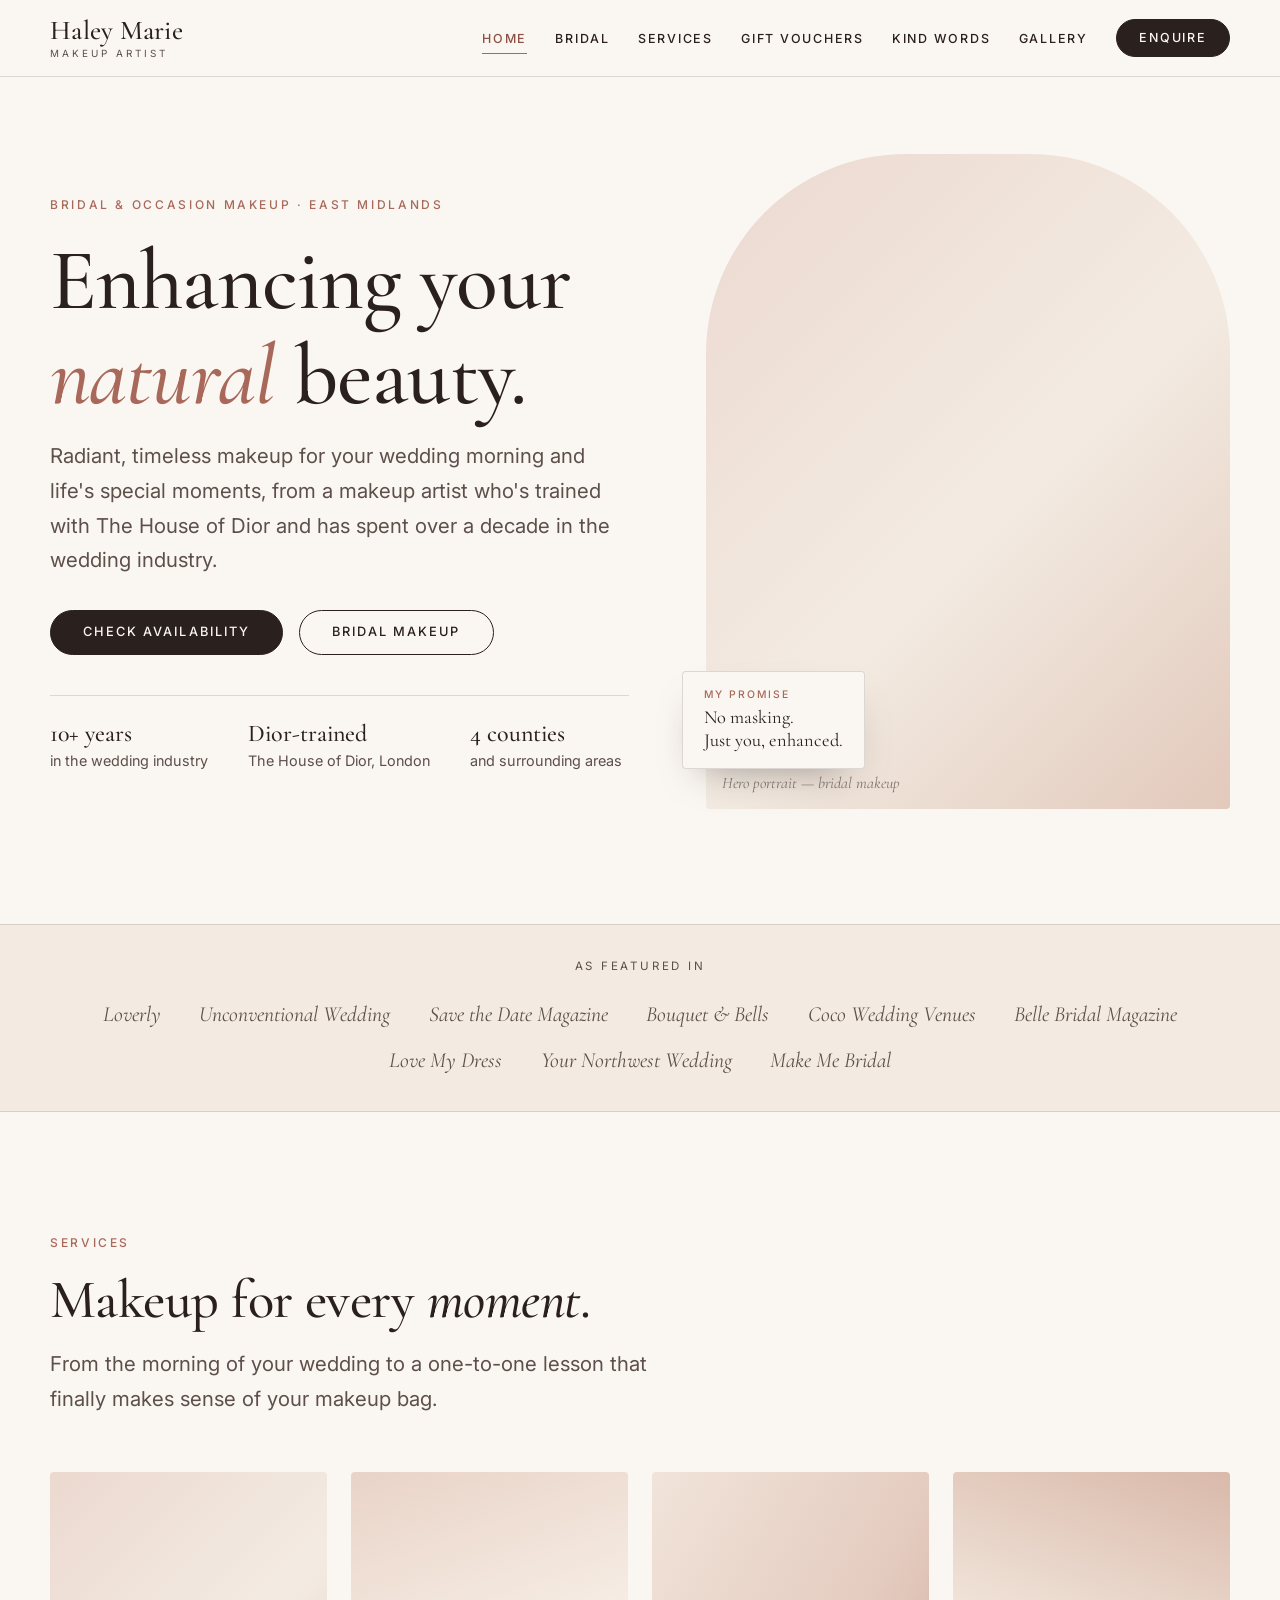
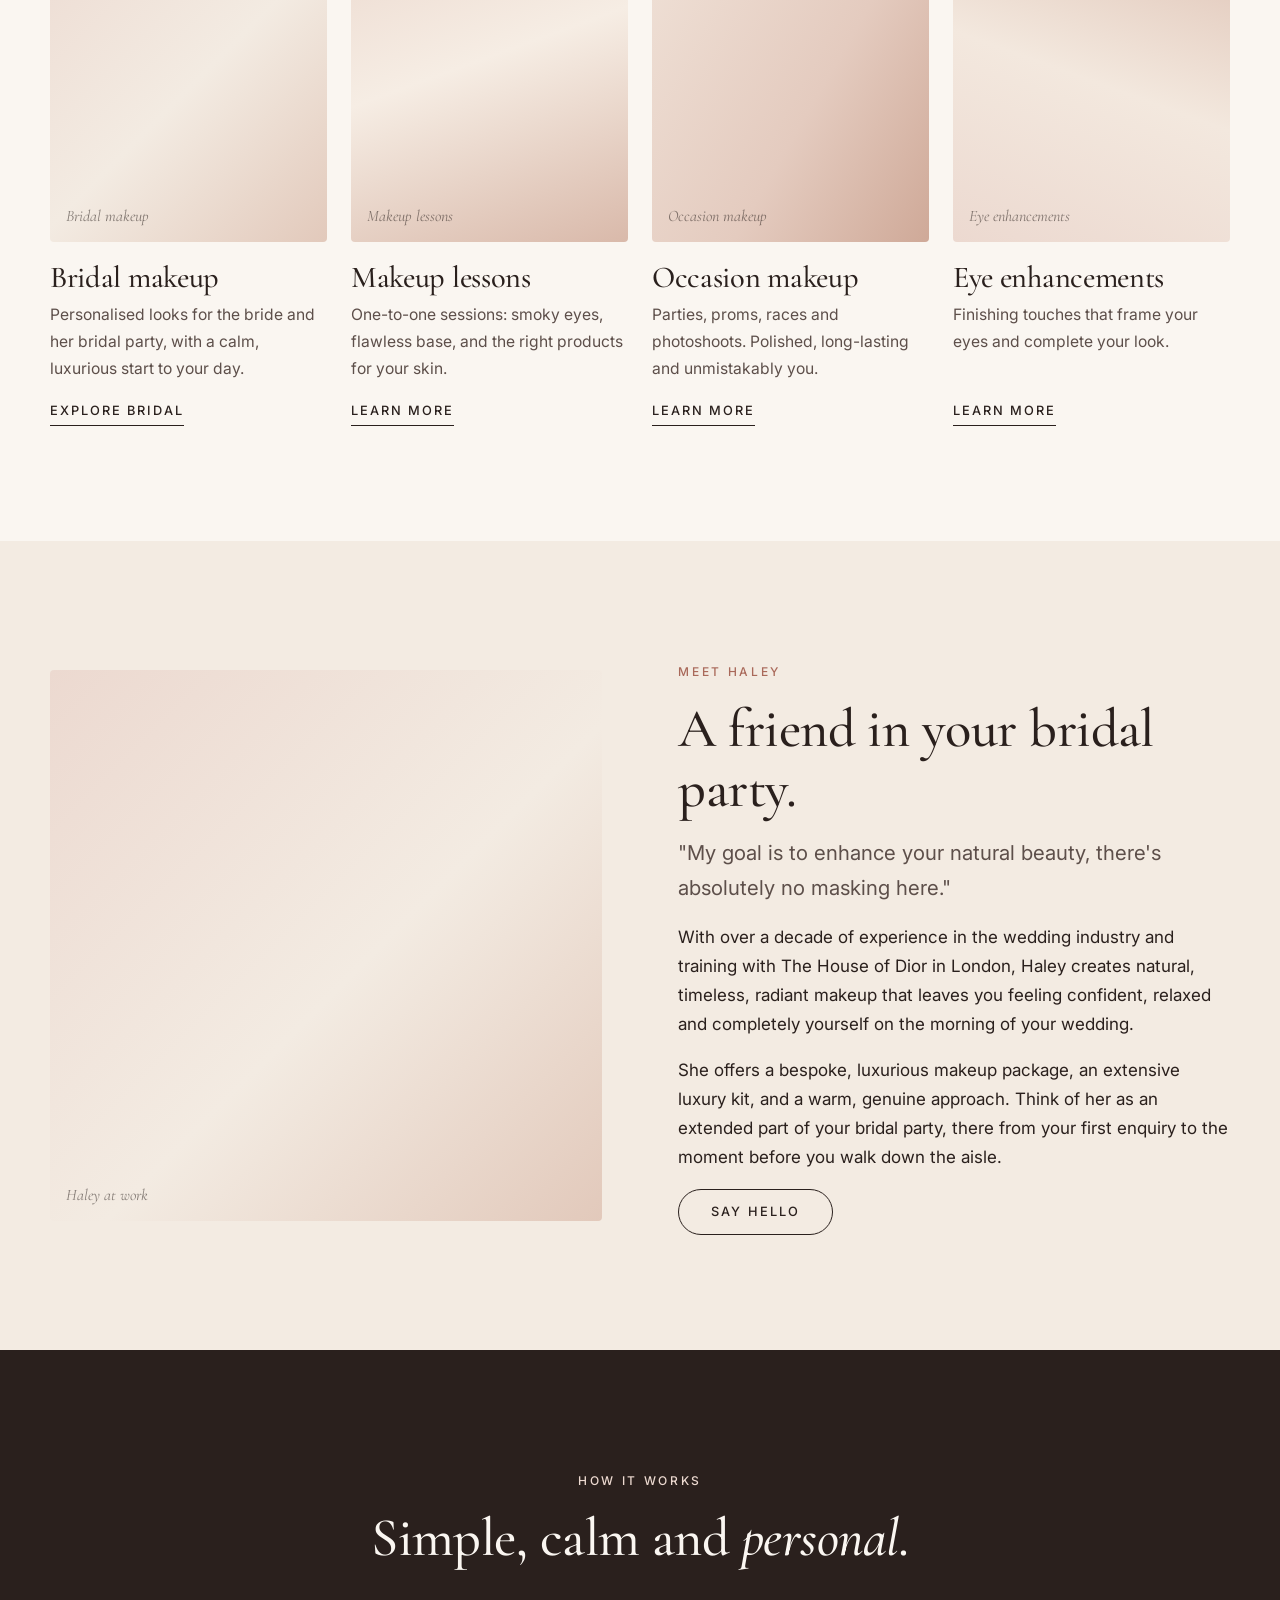
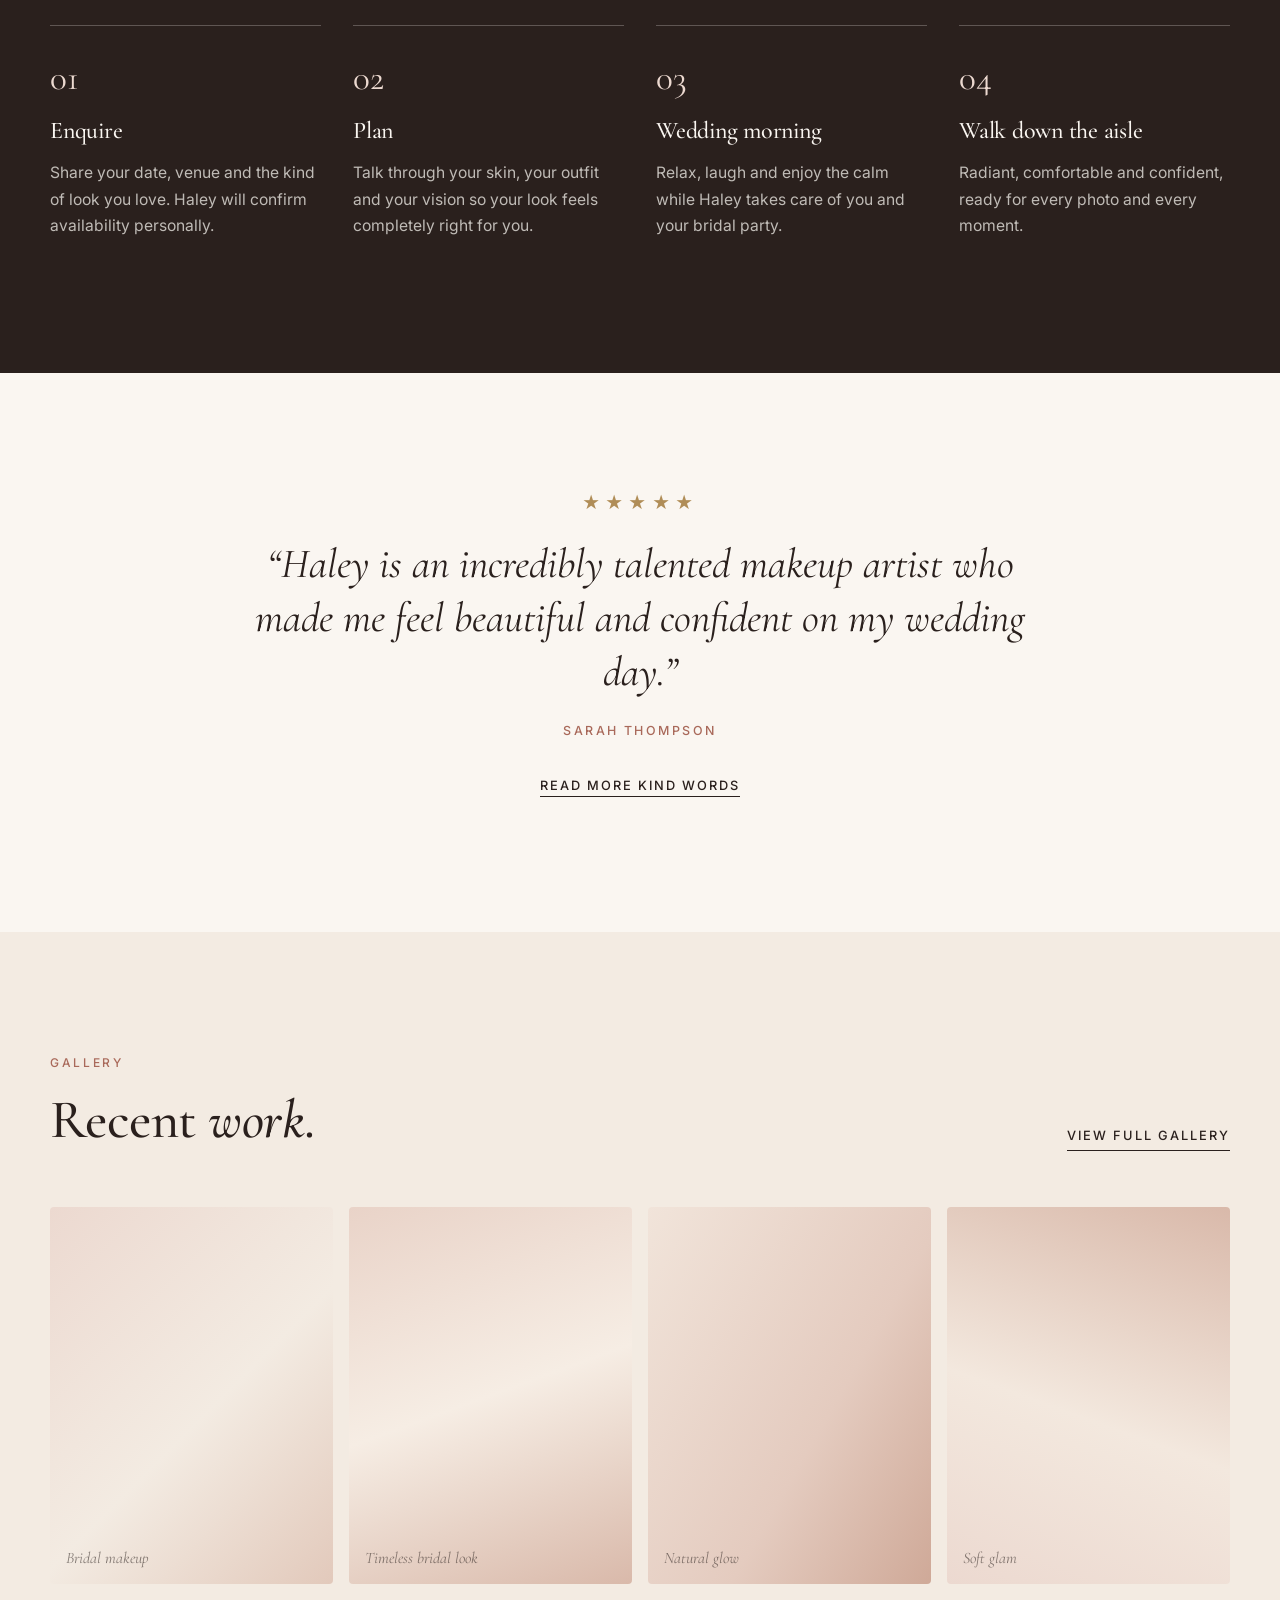
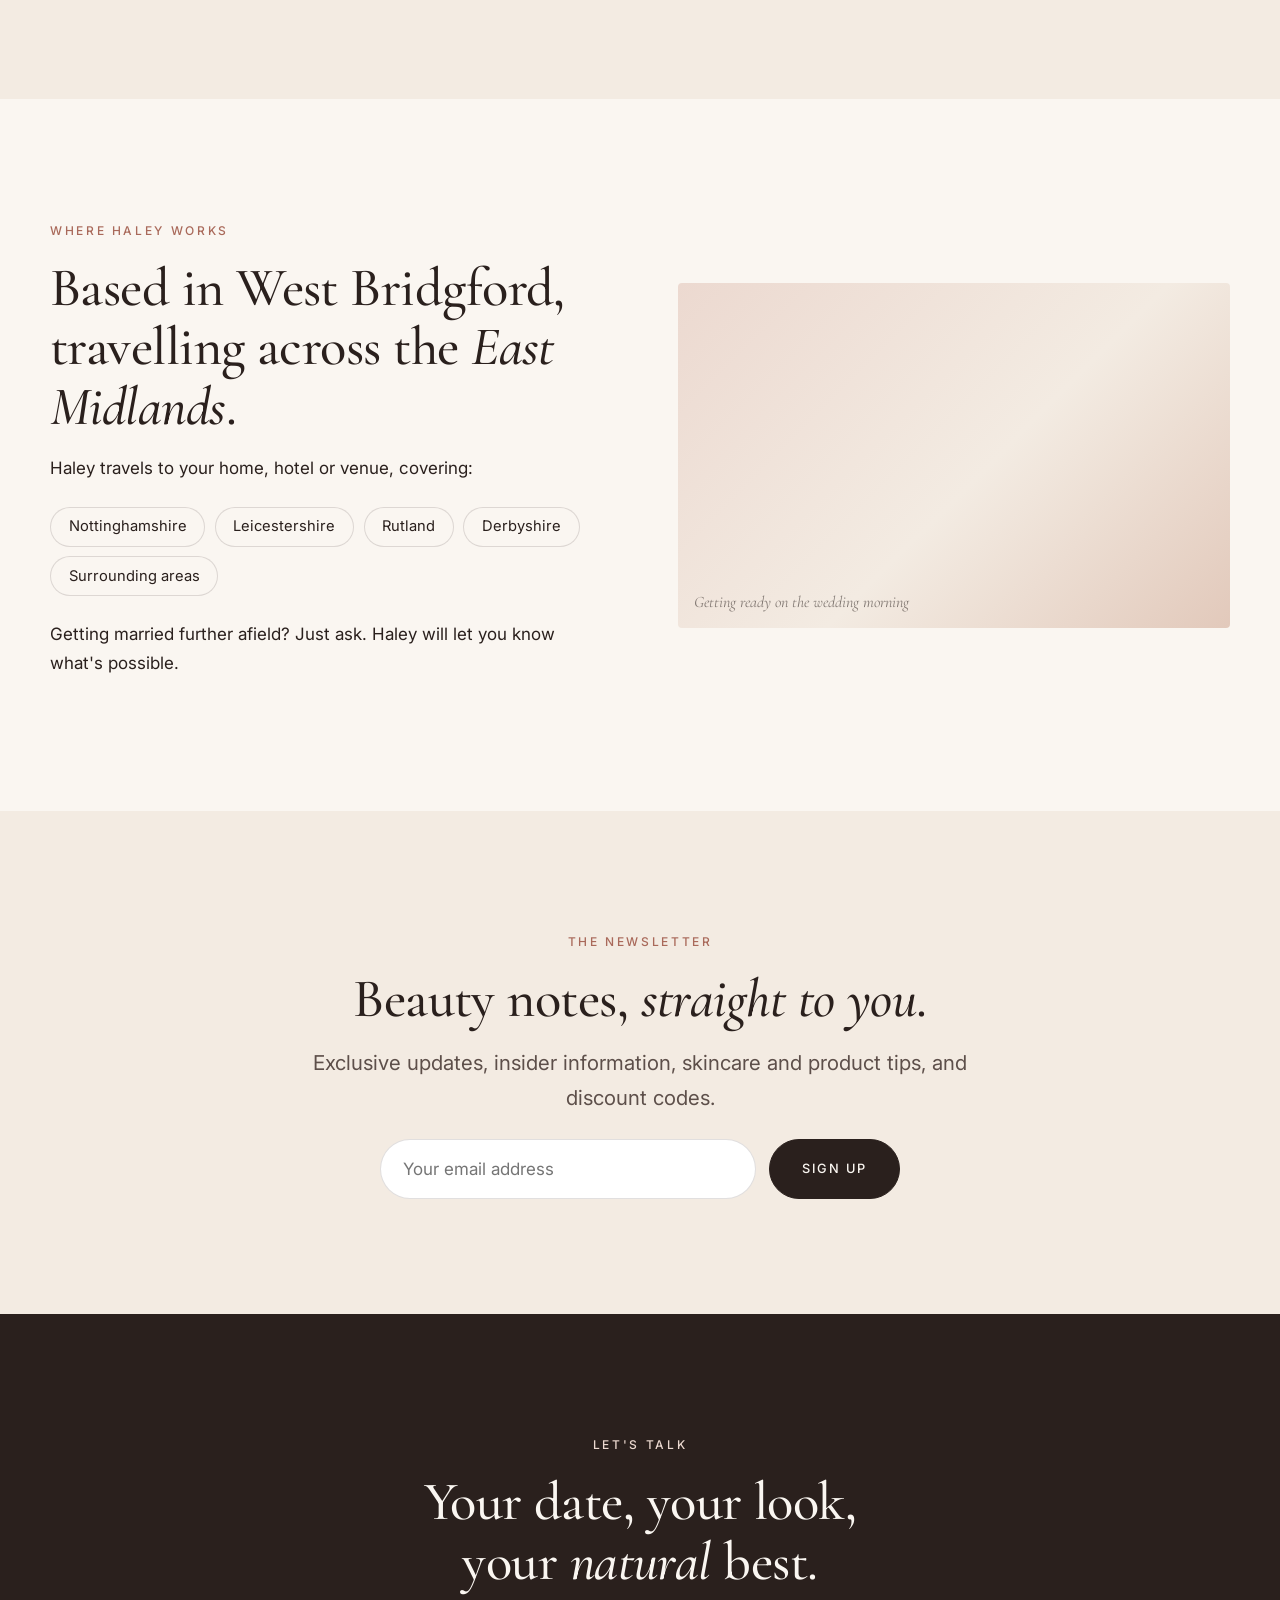
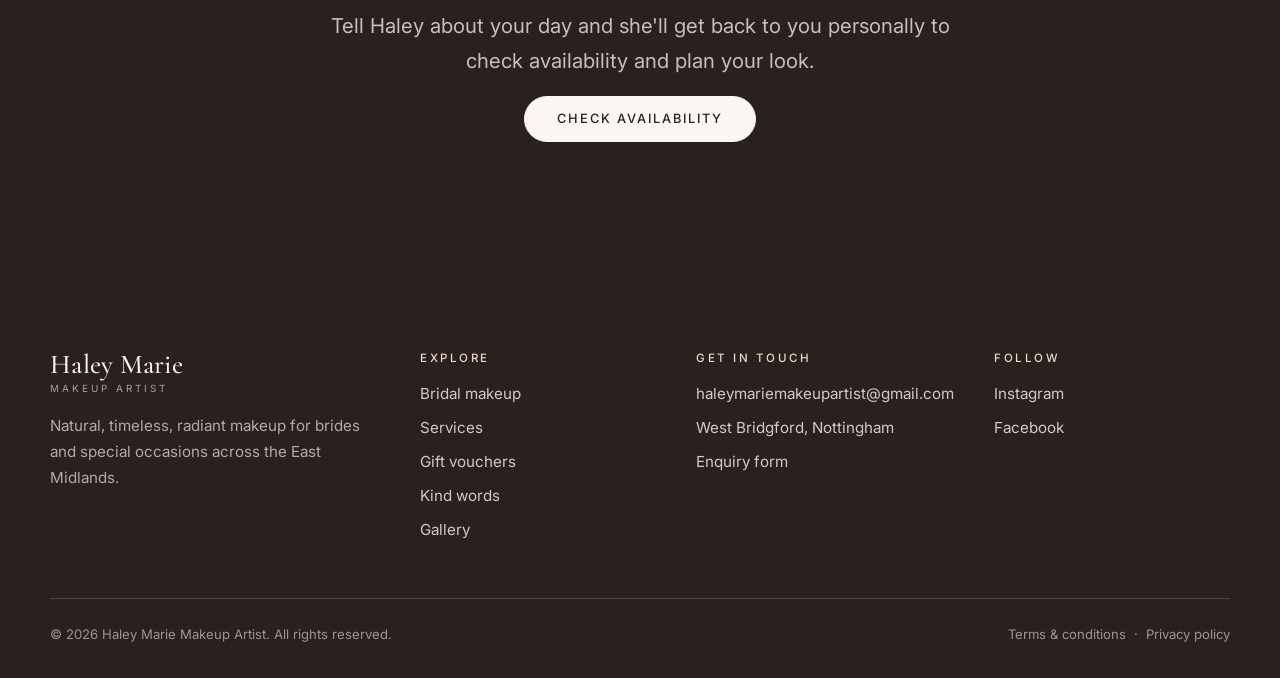
==== index.html @ 3c3bec64 "Add modern redesign of Haley Marie Makeup Artist website Static multi-page site: home, bridal, servi" ====
<!doctype html>
<html lang="en-GB" class="no-js">
<head>
<meta charset="utf-8">
<meta name="viewport" content="width=device-width, initial-scale=1">
<title>Haley Marie Makeup Artist | Bridal & Occasion Makeup, East Midlands</title>
<meta name="description" content="Natural, timeless bridal and occasion makeup, plus one-to-one makeup lessons, across Nottinghamshire, Leicestershire, Rutland and Derbyshire.">
<meta property="og:title" content="Haley Marie Makeup Artist | Bridal & Occasion Makeup, East Midlands">
<meta property="og:description" content="Natural, timeless bridal and occasion makeup, plus one-to-one makeup lessons, across Nottinghamshire, Leicestershire, Rutland and Derbyshire.">
<meta property="og:type" content="website">
<meta name="theme-color" content="#faf6f1">
<link rel="icon" href="images/favicon.svg" type="image/svg+xml">
<link rel="preconnect" href="https://fonts.googleapis.com">
<link rel="preconnect" href="https://fonts.gstatic.com" crossorigin>
<link href="https://fonts.googleapis.com/css2?family=Cormorant+Garamond:ital,wght@0,400;0,500;0,600;1,400;1,500&family=Inter:wght@400;500&display=swap" rel="stylesheet">
<link rel="stylesheet" href="css/styles.css">
<script>document.documentElement.classList.remove('no-js')</script>
</head>
<body>
<a class="skip-link" href="#main">Skip to content</a>
<header class="site-header">
  <div class="container header-inner">
    <a class="logo" href="index.html" aria-label="Haley Marie Makeup Artist — home">
      <span class="logo__name">Haley Marie</span>
      <span class="logo__sub">Makeup Artist</span>
    </a>
    <button class="nav-toggle" aria-expanded="false" aria-controls="site-nav" aria-label="Menu"><span></span></button>
    <nav class="nav" id="site-nav" aria-label="Main">
      <ul>
          <li><a href="index.html" aria-current="page">Home</a></li>
          <li><a href="bridal.html">Bridal</a></li>
          <li><a href="services.html">Services</a></li>
          <li><a href="gift-vouchers.html">Gift Vouchers</a></li>
          <li><a href="kind-words.html">Kind Words</a></li>
          <li><a href="gallery.html">Gallery</a></li>
          <li><a class="btn" href="contact.html">Enquire</a></li>
      </ul>
    </nav>
  </div>
</header>
<main id="main">

<section class="hero">
  <div class="container hero__grid">
    <div>
      <span class="eyebrow">Bridal &amp; occasion makeup · East Midlands</span>
      <h1>Enhancing your <em>natural</em> beauty.</h1>
      <p class="lead">Radiant, timeless makeup for your wedding morning and life's special moments, from a makeup artist who's trained with The House of Dior and has spent over a decade in the wedding industry.</p>
      <div class="hero__actions">
        <a class="btn" href="contact.html">Check availability</a>
        <a class="btn btn--ghost" href="bridal.html">Bridal makeup</a>
      </div>
      <div class="hero__meta">
        <div><strong>10+ years</strong>in the wedding industry</div>
        <div><strong>Dior-trained</strong>The House of Dior, London</div>
        <div><strong>4 counties</strong>and surrounding areas</div>
      </div>
    </div>
    <div class="hero__visual">
      <div class="photo " data-label="Hero portrait — bridal makeup" role="img" aria-label="Hero portrait — bridal makeup"></div>
      <div class="hero__badge"><small>My promise</small>No masking.<br>Just you, enhanced.</div>
    </div>
  </div>
</section>

<section class="press" aria-label="As featured in">
  <div class="container">
    <p class="press__label">As featured in</p>
    <ul class="press__list">
      <li>Loverly</li><li>Unconventional Wedding</li><li>Save the Date Magazine</li><li>Bouquet &amp; Bells</li>
      <li>Coco Wedding Venues</li><li>Belle Bridal Magazine</li><li>Love My Dress</li><li>Your Northwest Wedding</li><li>Make Me Bridal</li>
    </ul>
  </div>
</section>

<section class="section">
  <div class="container">
    <div class="section-head reveal">
      <span class="eyebrow">Services</span>
      <h2>Makeup for every <em>moment</em>.</h2>
      <p class="lead">From the morning of your wedding to a one-to-one lesson that finally makes sense of your makeup bag.</p>
    </div>
    <div class="cards">
      <a class="card reveal" href="bridal.html"><div class="photo photo--tall" data-label="Bridal makeup" role="img" aria-label="Bridal makeup"></div><h3>Bridal makeup</h3><p>Personalised looks for the bride and her bridal party, with a calm, luxurious start to your day.</p><span class="link-arrow">Explore bridal</span></a>
      <a class="card reveal" href="services.html#lessons"><div class="photo photo--tall photo--b" data-label="Makeup lessons" role="img" aria-label="Makeup lessons"></div><h3>Makeup lessons</h3><p>One-to-one sessions: smoky eyes, flawless base, and the right products for your skin.</p><span class="link-arrow">Learn more</span></a>
      <a class="card reveal" href="services.html#occasion"><div class="photo photo--tall photo--c" data-label="Occasion makeup" role="img" aria-label="Occasion makeup"></div><h3>Occasion makeup</h3><p>Parties, proms, races and photoshoots. Polished, long-lasting and unmistakably you.</p><span class="link-arrow">Learn more</span></a>
      <a class="card reveal" href="services.html#eyes"><div class="photo photo--tall photo--d" data-label="Eye enhancements" role="img" aria-label="Eye enhancements"></div><h3>Eye enhancements</h3><p>Finishing touches that frame your eyes and complete your look.</p><span class="link-arrow">Learn more</span></a>
    </div>
  </div>
</section>

<section class="section section--cream">
  <div class="container split">
    <div class="reveal"><div class="photo photo--square" data-label="Haley at work" role="img" aria-label="Haley at work"></div></div>
    <div class="reveal">
      <span class="eyebrow">Meet Haley</span>
      <h2>A friend in your bridal party.</h2>
      <p class="lead">"My goal is to enhance your natural beauty, there's absolutely no masking here."</p>
      <p>With over a decade of experience in the wedding industry and training with The House of Dior in London, Haley creates natural, timeless, radiant makeup that leaves you feeling confident, relaxed and completely yourself on the morning of your wedding.</p>
      <p>She offers a bespoke, luxurious makeup package, an extensive luxury kit, and a warm, genuine approach. Think of her as an extended part of your bridal party, there from your first enquiry to the moment before you walk down the aisle.</p>
      <a class="btn btn--ghost" href="contact.html">Say hello</a>
    </div>
  </div>
</section>

<section class="section section--dark">
  <div class="container">
    <div class="section-head center reveal">
      <span class="eyebrow">How it works</span>
      <h2>Simple, calm and <em>personal</em>.</h2>
    </div>
    <div class="steps">
      <div class="step reveal"><h3>Enquire</h3><p>Share your date, venue and the kind of look you love. Haley will confirm availability personally.</p></div>
      <div class="step reveal"><h3>Plan</h3><p>Talk through your skin, your outfit and your vision so your look feels completely right for you.</p></div>
      <div class="step reveal"><h3>Wedding morning</h3><p>Relax, laugh and enjoy the calm while Haley takes care of you and your bridal party.</p></div>
      <div class="step reveal"><h3>Walk down the aisle</h3><p>Radiant, comfortable and confident, ready for every photo and every moment.</p></div>
    </div>
  </div>
</section>

<section class="section">
  <div class="container quote reveal">
    <div class="stars" aria-label="Five stars">★★★★★</div>
    <blockquote>“Haley is an incredibly talented makeup artist who made me feel beautiful and confident on my wedding day.”</blockquote>
    <cite>Sarah Thompson</cite>
    <p style="margin-top:2rem"><a class="link-arrow" href="kind-words.html">Read more kind words</a></p>
  </div>
</section>

<section class="section section--cream">
  <div class="container">
    <div class="section-head reveal" style="display:flex;justify-content:space-between;align-items:end;gap:1rem;flex-wrap:wrap;max-width:none">
      <div><span class="eyebrow">Gallery</span><h2 style="margin:0">Recent <em>work</em>.</h2></div>
      <a class="link-arrow" href="gallery.html">View full gallery</a>
    </div>
    <div class="gallery-teaser reveal">
      <div class="photo photo--tall" data-label="Bridal makeup" role="img" aria-label="Bridal makeup"></div><div class="photo photo--tall photo--b" data-label="Timeless bridal look" role="img" aria-label="Timeless bridal look"></div><div class="photo photo--tall photo--c" data-label="Natural glow" role="img" aria-label="Natural glow"></div><div class="photo photo--tall photo--d" data-label="Soft glam" role="img" aria-label="Soft glam"></div>
    </div>
  </div>
</section>

<section class="section">
  <div class="container split">
    <div class="reveal">
      <span class="eyebrow">Where Haley works</span>
      <h2>Based in West Bridgford, travelling across the <em>East Midlands</em>.</h2>
      <p>Haley travels to your home, hotel or venue, covering:</p>
      <ul class="areas"><li>Nottinghamshire</li><li>Leicestershire</li><li>Rutland</li><li>Derbyshire</li><li>Surrounding areas</li></ul>
      <p>Getting married further afield? Just ask. Haley will let you know what's possible.</p>
    </div>
    <div class="reveal"><div class="photo photo--wide" data-label="Getting ready on the wedding morning" role="img" aria-label="Getting ready on the wedding morning"></div></div>
  </div>
</section>

<section class="section section--cream">
  <div class="container center reveal">
    <span class="eyebrow">The newsletter</span>
    <h2>Beauty notes, <em>straight to you</em>.</h2>
    <p class="lead" style="max-width:52ch;margin-inline:auto">Exclusive updates, insider information, skincare and product tips, and discount codes.</p>
    <form class="newsletter" data-mailto="haleymariemakeupartist@gmail.com" data-subject="Newsletter sign-up">
      <label for="nl-email" class="hp" style="position:absolute;left:-9999px">Email address</label>
      <input id="nl-email" type="email" name="Newsletter sign-up email" placeholder="Your email address" required autocomplete="email">
      <button class="btn" type="submit">Sign up</button>
    </form>
  </div>
</section>

<section class="section section--dark cta">
  <div class="container reveal">
    <span class="eyebrow">Let's talk</span>
    <h2>Your date, your look, your <em>natural</em> best.</h2>
    <p class="lead">Tell Haley about your day and she'll get back to you personally to check availability and plan your look.</p>
    <p><a class="btn btn--light" href="contact.html">Check availability</a></p>
  </div>
</section>

</main>
<footer class="site-footer">
  <div class="container">
    <div class="footer-grid">
      <div class="footer-brand">
        <a class="logo" href="index.html"><span class="logo__name">Haley Marie</span><span class="logo__sub">Makeup Artist</span></a>
        <p>Natural, timeless, radiant makeup for brides and special occasions across the East Midlands.</p>
      </div>
      <div>
        <h4>Explore</h4>
        <ul>
          <li><a href="bridal.html">Bridal makeup</a></li>
          <li><a href="services.html">Services</a></li>
          <li><a href="gift-vouchers.html">Gift vouchers</a></li>
          <li><a href="kind-words.html">Kind words</a></li>
          <li><a href="gallery.html">Gallery</a></li>
        </ul>
      </div>
      <div>
        <h4>Get in touch</h4>
        <ul>
          <li><a href="mailto:haleymariemakeupartist@gmail.com">haleymariemakeupartist@gmail.com</a></li>
          <li>West Bridgford, Nottingham</li>
          <li><a href="contact.html">Enquiry form</a></li>
        </ul>
      </div>
      <div>
        <h4>Follow</h4>
        <ul>
          <li><a href="https://www.instagram.com/haleymarie_mua" rel="noopener" target="_blank">Instagram</a></li>
          <li><a href="https://www.facebook.com/haleymariemua" rel="noopener" target="_blank">Facebook</a></li>
        </ul>
      </div>
    </div>
    <div class="footer-bottom">
      <span>&copy; 2026 Haley Marie Makeup Artist. All rights reserved.</span>
      <span><a href="terms.html">Terms &amp; conditions</a> &nbsp;·&nbsp; <a href="privacy.html">Privacy policy</a></span>
    </div>
  </div>
</footer>
<script src="js/main.js"></script>
</body>
</html>
---- css/styles.css ----
/* Haley Marie Makeup Artist — modern redesign */

:root {
  --ivory: #faf6f1;
  --cream: #f3ebe2;
  --blush: #ecd9d0;
  --rose: #a9695a;
  --rose-dark: #8c5144;
  --ink: #2a201d;
  --ink-soft: #5d4f4a;
  --gold: #b08d57;
  --line: rgba(42, 32, 29, 0.14);
  --serif: "Cormorant Garamond", "Georgia", serif;
  --sans: "Inter", system-ui, -apple-system, "Segoe UI", sans-serif;
  --radius: 4px;
  --max: 1180px;
  --gutter: clamp(1.25rem, 4vw, 2.5rem);
  --section: clamp(4rem, 9vw, 7.5rem);
}

*, *::before, *::after { box-sizing: border-box; }
html { scroll-behavior: smooth; -webkit-text-size-adjust: 100%; }
body {
  margin: 0;
  background: var(--ivory);
  color: var(--ink);
  font-family: var(--sans);
  font-size: 1.0625rem;
  line-height: 1.7;
  -webkit-font-smoothing: antialiased;
}
img, svg { max-width: 100%; display: block; }
a { color: inherit; }
:focus-visible { outline: 2px solid var(--rose); outline-offset: 3px; }

.skip-link {
  position: absolute; left: 1rem; top: -4rem; z-index: 100;
  background: var(--ink); color: #fff; padding: .6rem 1rem; border-radius: var(--radius);
}
.skip-link:focus { top: 1rem; }

.container { width: min(100% - 2 * var(--gutter), var(--max)); margin-inline: auto; }
.narrow { width: min(100% - 2 * var(--gutter), 760px); margin-inline: auto; }

h1, h2, h3, h4 {
  font-family: var(--serif);
  font-weight: 500;
  line-height: 1.1;
  letter-spacing: -0.01em;
  margin: 0 0 1rem;
}
h1 { font-size: clamp(2.8rem, 7vw, 5.4rem); }
h2 { font-size: clamp(2.1rem, 4.4vw, 3.4rem); }
h3 { font-size: clamp(1.5rem, 2.4vw, 1.9rem); }
p { margin: 0 0 1.1rem; }
em { font-style: italic; }
.lead { font-size: clamp(1.1rem, 1.6vw, 1.3rem); color: var(--ink-soft); }
.eyebrow {
  display: inline-block;
  font-size: .75rem; font-weight: 500;
  letter-spacing: .22em; text-transform: uppercase;
  color: var(--rose); margin-bottom: 1.1rem;
}
.center { text-align: center; }

/* Buttons */
.btn {
  display: inline-flex; align-items: center; justify-content: center; gap: .6rem;
  padding: .95rem 2rem;
  font: 500 .8rem/1 var(--sans);
  letter-spacing: .16em; text-transform: uppercase; text-decoration: none;
  border: 1px solid var(--ink); border-radius: 999px;
  background: var(--ink); color: var(--ivory);
  cursor: pointer; transition: background .25s, color .25s, border-color .25s, transform .25s;
}
.btn:hover { background: var(--rose-dark); border-color: var(--rose-dark); transform: translateY(-1px); }
.btn--ghost { background: transparent; color: var(--ink); }
.btn--ghost:hover { background: var(--ink); color: var(--ivory); border-color: var(--ink); }
.btn--light { background: var(--ivory); color: var(--ink); border-color: var(--ivory); }
.btn--light:hover { background: transparent; color: var(--ivory); border-color: var(--ivory); }
.link-arrow {
  font-size: .8rem; letter-spacing: .16em; text-transform: uppercase; font-weight: 500;
  text-decoration: none; border-bottom: 1px solid currentColor; padding-bottom: .2rem;
}
.link-arrow:hover { color: var(--rose); }

/* Header */
.site-header {
  position: sticky; top: 0; z-index: 50;
  background: color-mix(in srgb, var(--ivory) 92%, transparent);
  backdrop-filter: blur(10px);
  border-bottom: 1px solid var(--line);
}
.header-inner { display: flex; align-items: center; justify-content: space-between; min-height: 76px; gap: 1.5rem; }
.logo { text-decoration: none; line-height: 1; }
.logo__name { display: block; font-family: var(--serif); font-size: 1.7rem; font-weight: 500; letter-spacing: .01em; }
.logo__sub { display: block; font-size: .62rem; letter-spacing: .3em; text-transform: uppercase; color: var(--ink-soft); margin-top: .35rem; }

.nav ul { display: flex; align-items: center; gap: clamp(1rem, 2.2vw, 2.1rem); list-style: none; margin: 0; padding: 0; }
.nav a {
  text-decoration: none; font-size: .78rem; letter-spacing: .14em; text-transform: uppercase; font-weight: 500;
  padding: .4rem 0; border-bottom: 1px solid transparent; transition: border-color .2s, color .2s;
}
.nav a:hover, .nav a[aria-current="page"] { border-color: var(--rose); color: var(--rose-dark); }
.nav .btn { padding: .75rem 1.4rem; color: var(--ivory); border-bottom: 1px solid var(--ink); }
.nav .btn:hover { color: var(--ivory); border-color: var(--rose-dark); }

.nav-toggle { display: none; background: none; border: 0; padding: .6rem; cursor: pointer; color: var(--ink); }
.nav-toggle span, .nav-toggle span::before, .nav-toggle span::after {
  display: block; width: 24px; height: 1.5px; background: currentColor; position: relative; transition: transform .25s, background .25s;
}
.nav-toggle span::before, .nav-toggle span::after { content: ""; position: absolute; left: 0; }
.nav-toggle span::before { top: -7px; }
.nav-toggle span::after { top: 7px; }
.nav-toggle[aria-expanded="true"] span { background: transparent; }
.nav-toggle[aria-expanded="true"] span::before { transform: translateY(7px) rotate(45deg); }
.nav-toggle[aria-expanded="true"] span::after { transform: translateY(-7px) rotate(-45deg); }

@media (max-width: 940px) {
  .nav-toggle { display: block; }
  .nav {
    position: absolute; inset: 100% 0 auto 0;
    background: var(--ivory); border-bottom: 1px solid var(--line);
    padding: 1rem var(--gutter) 2rem;
    display: none;
  }
  .nav.is-open { display: block; }
  .nav ul { flex-direction: column; align-items: flex-start; gap: .4rem; }
  .nav li { width: 100%; }
  .nav a { display: block; padding: .8rem 0; font-size: .85rem; }
  .nav .btn { display: inline-flex; margin-top: .8rem; }
}

/* Photo placeholders — swap for real images (see README) */
.photo {
  position: relative; overflow: hidden; border-radius: var(--radius);
  background: linear-gradient(135deg, var(--blush), var(--cream) 55%, #e2c9bb);
  aspect-ratio: 4 / 5;
}
.photo img { width: 100%; height: 100%; object-fit: cover; }
.photo--wide { aspect-ratio: 16 / 10; }
.photo--square { aspect-ratio: 1; }
.photo--tall { aspect-ratio: 3 / 4; }
.photo--b { background: linear-gradient(160deg, #e9d3c8, #f6ede4 50%, #d9b9aa); }
.photo--c { background: linear-gradient(120deg, #f1e4da, #e4cbbf 60%, #cfa998); }
.photo--d { background: linear-gradient(200deg, #d9b9aa, #f3e8de 55%, #ecd9d0); }
.photo:not(:has(img))::after {
  content: attr(data-label);
  position: absolute; inset: auto 1rem 1rem 1rem;
  font: italic 1rem var(--serif); color: rgba(42, 32, 29, .55);
}

/* Hero */
.hero { padding-block: clamp(2.5rem, 6vw, 5rem) var(--section); }
.hero__grid { display: grid; grid-template-columns: 1.05fr .95fr; gap: clamp(2rem, 6vw, 5rem); align-items: center; }
.hero h1 em { color: var(--rose); }
.hero__actions { display: flex; flex-wrap: wrap; gap: 1rem; margin-top: 2rem; }
.hero__meta { margin-top: 2.5rem; padding-top: 1.5rem; border-top: 1px solid var(--line); display: flex; flex-wrap: wrap; gap: 1rem 2.5rem; font-size: .9rem; color: var(--ink-soft); }
.hero__meta strong { display: block; font-family: var(--serif); font-size: 1.5rem; font-weight: 500; color: var(--ink); line-height: 1.2; }
.hero__visual { position: relative; }
.hero__visual .photo { aspect-ratio: 4 / 5; border-radius: 200px 200px var(--radius) var(--radius); }
.hero__badge {
  position: absolute; left: -1.5rem; bottom: 2.5rem;
  background: var(--ivory); border: 1px solid var(--line); border-radius: var(--radius);
  padding: 1rem 1.3rem; box-shadow: 0 18px 40px -22px rgba(42, 32, 29, .5);
  font-family: var(--serif); font-size: 1.15rem; line-height: 1.25;
}
.hero__badge small { display: block; font: 500 .65rem var(--sans); letter-spacing: .2em; text-transform: uppercase; color: var(--rose); margin-bottom: .3rem; }
@media (max-width: 860px) {
  .hero__grid { grid-template-columns: 1fr; }
  .hero__visual { order: -1; max-width: 460px; }
  .hero__badge { left: .75rem; }
}

/* Press strip */
.press { border-block: 1px solid var(--line); padding-block: 2rem; background: var(--cream); }
.press__label { text-align: center; font-size: .72rem; letter-spacing: .24em; text-transform: uppercase; color: var(--ink-soft); margin-bottom: 1.2rem; }
.press__list { list-style: none; margin: 0; padding: 0; display: flex; flex-wrap: wrap; justify-content: center; gap: .6rem 2.4rem; font-family: var(--serif); font-size: 1.35rem; font-style: italic; color: var(--ink-soft); }

/* Sections */
.section { padding-block: var(--section); }
.section--cream { background: var(--cream); }
.section--dark { background: var(--ink); color: var(--ivory); }
.section--dark .eyebrow { color: var(--blush); }
.section--dark .lead { color: rgba(250, 246, 241, .75); }
.section-head { max-width: 640px; margin-bottom: clamp(2rem, 5vw, 3.5rem); }
.section-head.center { margin-inline: auto; }

.split { display: grid; grid-template-columns: 1fr 1fr; gap: clamp(2rem, 6vw, 5.5rem); align-items: center; }
.split--reverse > :first-child { order: 2; }
@media (max-width: 820px) { .split { grid-template-columns: 1fr; } .split--reverse > :first-child { order: 0; } }

/* Services cards */
.cards { display: grid; grid-template-columns: repeat(4, 1fr); gap: 1.5rem; }
.card { display: flex; flex-direction: column; text-decoration: none; }
.card .photo { margin-bottom: 1.2rem; transition: transform .5s; }
.card:hover .photo { transform: scale(1.015); }
.card h3 { margin-bottom: .5rem; }
.card p { color: var(--ink-soft); font-size: .98rem; flex: 1; }
.card .link-arrow { align-self: flex-start; }
@media (max-width: 1000px) { .cards { grid-template-columns: repeat(2, 1fr); } }
@media (max-width: 560px) { .cards { grid-template-columns: 1fr; } }

/* Ticks */
.ticks { list-style: none; padding: 0; margin: 1.5rem 0 2rem; }
.ticks li { position: relative; padding-left: 1.9rem; margin-bottom: .7rem; }
.ticks li::before {
  content: ""; position: absolute; left: 0; top: .6em; width: 1rem; height: 1px; background: var(--rose);
}

/* Process */
.steps { display: grid; grid-template-columns: repeat(4, 1fr); gap: 2rem; counter-reset: step; }
.step { counter-increment: step; border-top: 1px solid rgba(250, 246, 241, .25); padding-top: 1.4rem; }
.step::before { content: "0" counter(step); display: block; font-family: var(--serif); font-size: 2.2rem; color: var(--blush); margin-bottom: .6rem; }
.step h3 { font-size: 1.5rem; }
.step p { color: rgba(250, 246, 241, .72); font-size: .98rem; }
@media (max-width: 960px) { .steps { grid-template-columns: repeat(2, 1fr); } }
@media (max-width: 560px) { .steps { grid-template-columns: 1fr; } }

/* Quote */
.quote { text-align: center; max-width: 820px; margin-inline: auto; }
.quote blockquote { margin: 0; font-family: var(--serif); font-size: clamp(1.7rem, 3.6vw, 2.6rem); line-height: 1.3; font-style: italic; }
.quote cite { display: block; margin-top: 1.5rem; font: 500 .78rem var(--sans); letter-spacing: .2em; text-transform: uppercase; font-style: normal; color: var(--rose); }
.stars { color: var(--gold); letter-spacing: .3em; margin-bottom: 1.2rem; font-size: 1.1rem; }

.testimonials { display: grid; grid-template-columns: repeat(auto-fit, minmax(300px, 1fr)); gap: 1.5rem; }
.testimonial { background: var(--ivory); border: 1px solid var(--line); padding: 2rem; border-radius: var(--radius); }
.testimonial blockquote { margin: 0 0 1.2rem; font-family: var(--serif); font-size: 1.45rem; line-height: 1.4; }
.testimonial cite { font: 500 .75rem var(--sans); letter-spacing: .18em; text-transform: uppercase; font-style: normal; color: var(--rose); }

/* Gallery */
.gallery { columns: 3; column-gap: 1rem; }
.gallery .photo { margin-bottom: 1rem; break-inside: avoid; }
@media (max-width: 800px) { .gallery { columns: 2; } }
@media (max-width: 480px) { .gallery { columns: 1; } }
.gallery-teaser { display: grid; grid-template-columns: repeat(4, 1fr); gap: 1rem; }
@media (max-width: 700px) { .gallery-teaser { grid-template-columns: repeat(2, 1fr); } }

/* Areas */
.areas { display: flex; flex-wrap: wrap; gap: .6rem; list-style: none; padding: 0; margin: 1.5rem 0; }
.areas li { border: 1px solid var(--line); border-radius: 999px; padding: .4rem 1.1rem; font-size: .92rem; background: var(--ivory); }

/* Page hero */
.page-hero { padding-block: clamp(3rem, 8vw, 6rem) clamp(2rem, 5vw, 3.5rem); text-align: center; background: linear-gradient(var(--cream), var(--ivory)); }
.page-hero h1 { font-size: clamp(2.6rem, 6vw, 4.6rem); }
.page-hero .lead { max-width: 620px; margin-inline: auto; }

/* Service rows */
.service-row { padding-block: clamp(2.5rem, 6vw, 4.5rem); border-top: 1px solid var(--line); }
.service-row:first-of-type { border-top: 0; }

/* FAQ */
.faq details { border-bottom: 1px solid var(--line); }
.faq summary {
  cursor: pointer; list-style: none; padding: 1.4rem 2.5rem 1.4rem 0; position: relative;
  font-family: var(--serif); font-size: 1.45rem; line-height: 1.25;
}
.faq summary::-webkit-details-marker { display: none; }
.faq summary::after { content: "+"; position: absolute; right: 0; top: 1.1rem; font: 300 1.8rem var(--sans); color: var(--rose); transition: transform .25s; }
.faq details[open] summary::after { transform: rotate(45deg); }
.faq details p { color: var(--ink-soft); padding-bottom: 1.4rem; margin: 0; max-width: 62ch; }

/* Voucher */
.voucher {
  background: var(--ink); color: var(--ivory); padding: clamp(2rem, 5vw, 3.5rem); border-radius: var(--radius);
  position: relative; overflow: hidden; text-align: center;
}
.voucher::before { content: ""; position: absolute; inset: .8rem; border: 1px solid rgba(250, 246, 241, .3); border-radius: 2px; pointer-events: none; }
.voucher h3 { font-size: clamp(2rem, 4vw, 3rem); }
.voucher p { color: rgba(250, 246, 241, .75); max-width: 44ch; margin-inline: auto; }

/* Forms */
.form { display: grid; gap: 1.2rem; }
.form .row { display: grid; grid-template-columns: 1fr 1fr; gap: 1.2rem; }
@media (max-width: 600px) { .form .row { grid-template-columns: 1fr; } }
label { display: block; font-size: .72rem; letter-spacing: .18em; text-transform: uppercase; font-weight: 500; margin-bottom: .45rem; }
input, select, textarea {
  width: 100%; font: inherit; color: var(--ink);
  padding: .9rem 1rem; background: #fff; border: 1px solid var(--line); border-radius: var(--radius);
}
input:focus, select:focus, textarea:focus { border-color: var(--rose); outline: none; box-shadow: 0 0 0 3px rgba(169, 105, 90, .18); }
textarea { min-height: 150px; resize: vertical; }
.form-note { font-size: .85rem; color: var(--ink-soft); }
.hp { position: absolute; left: -9999px; }

.contact-grid { display: grid; grid-template-columns: .8fr 1.2fr; gap: clamp(2rem, 6vw, 5rem); }
@media (max-width: 820px) { .contact-grid { grid-template-columns: 1fr; } }
.contact-list { list-style: none; padding: 0; margin: 1.5rem 0; }
.contact-list li { padding-block: 1rem; border-top: 1px solid var(--line); }
.contact-list li:last-child { border-bottom: 1px solid var(--line); }
.contact-list small { display: block; font-size: .7rem; letter-spacing: .2em; text-transform: uppercase; color: var(--rose); margin-bottom: .2rem; }

/* CTA band */
.cta { text-align: center; }
.cta h2 { max-width: 20ch; text-wrap: balance; margin-inline: auto; }
.cta .lead { max-width: 52ch; margin-inline: auto; }

/* Newsletter */
.newsletter { display: flex; gap: .8rem; max-width: 520px; margin: 1.5rem auto 0; }
.newsletter input { flex: 1; border-radius: 999px; padding-inline: 1.4rem; }
@media (max-width: 520px) { .newsletter { flex-direction: column; } }

/* Prose (legal) */
.prose h2 { font-size: 1.9rem; margin-top: 2.5rem; }
.prose ul { padding-left: 1.2rem; }
.prose li { margin-bottom: .4rem; }

/* Footer */
.site-footer { background: var(--ink); color: rgba(250, 246, 241, .8); padding-block: clamp(3rem, 6vw, 5rem) 2rem; font-size: .95rem; }
.footer-grid { display: grid; grid-template-columns: 1.4fr 1fr 1fr 1fr; gap: 2.5rem; }
@media (max-width: 860px) { .footer-grid { grid-template-columns: 1fr 1fr; } }
@media (max-width: 520px) { .footer-grid { grid-template-columns: 1fr; } }
.site-footer h4 { font: 500 .72rem var(--sans); letter-spacing: .22em; text-transform: uppercase; color: var(--blush); margin-bottom: 1rem; }
.site-footer ul { list-style: none; margin: 0; padding: 0; }
.site-footer li { margin-bottom: .5rem; }
.site-footer a { text-decoration: none; }
.site-footer a:hover { color: var(--blush); }
.footer-brand .logo__name { color: var(--ivory); }
.footer-brand .logo__sub { color: rgba(250, 246, 241, .6); }
.footer-brand p { margin-top: 1.2rem; max-width: 34ch; color: rgba(250, 246, 241, .65); }
.footer-bottom { margin-top: 3rem; padding-top: 1.5rem; border-top: 1px solid rgba(250, 246, 241, .15); display: flex; flex-wrap: wrap; justify-content: space-between; gap: .8rem; font-size: .82rem; color: rgba(250, 246, 241, .55); }

/* Reveal */
.reveal { opacity: 0; transform: translateY(18px); transition: opacity .8s ease, transform .8s ease; }
.reveal.is-visible { opacity: 1; transform: none; }
@media (prefers-reduced-motion: reduce) {
  html { scroll-behavior: auto; }
  .reveal { opacity: 1; transform: none; transition: none; }
  * { transition-duration: .01ms !important; }
}
.no-js .reveal { opacity: 1; transform: none; }
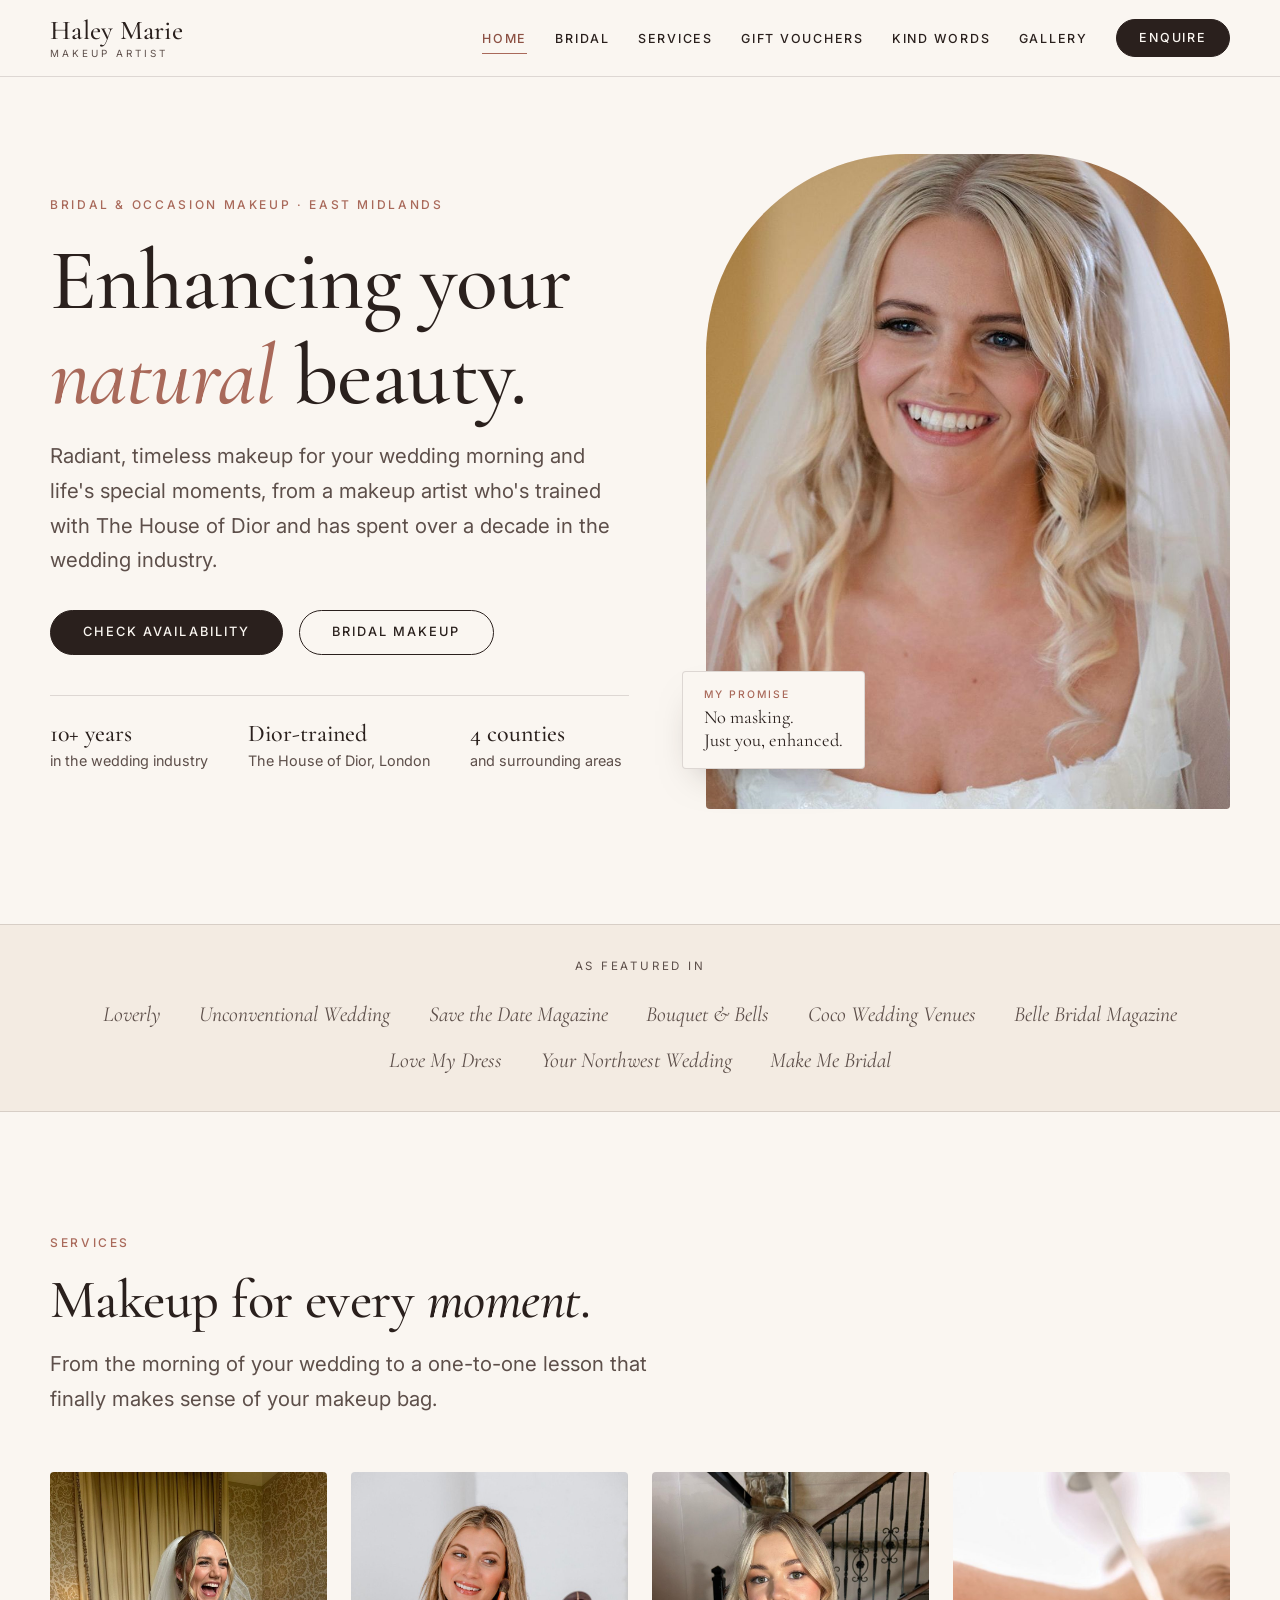
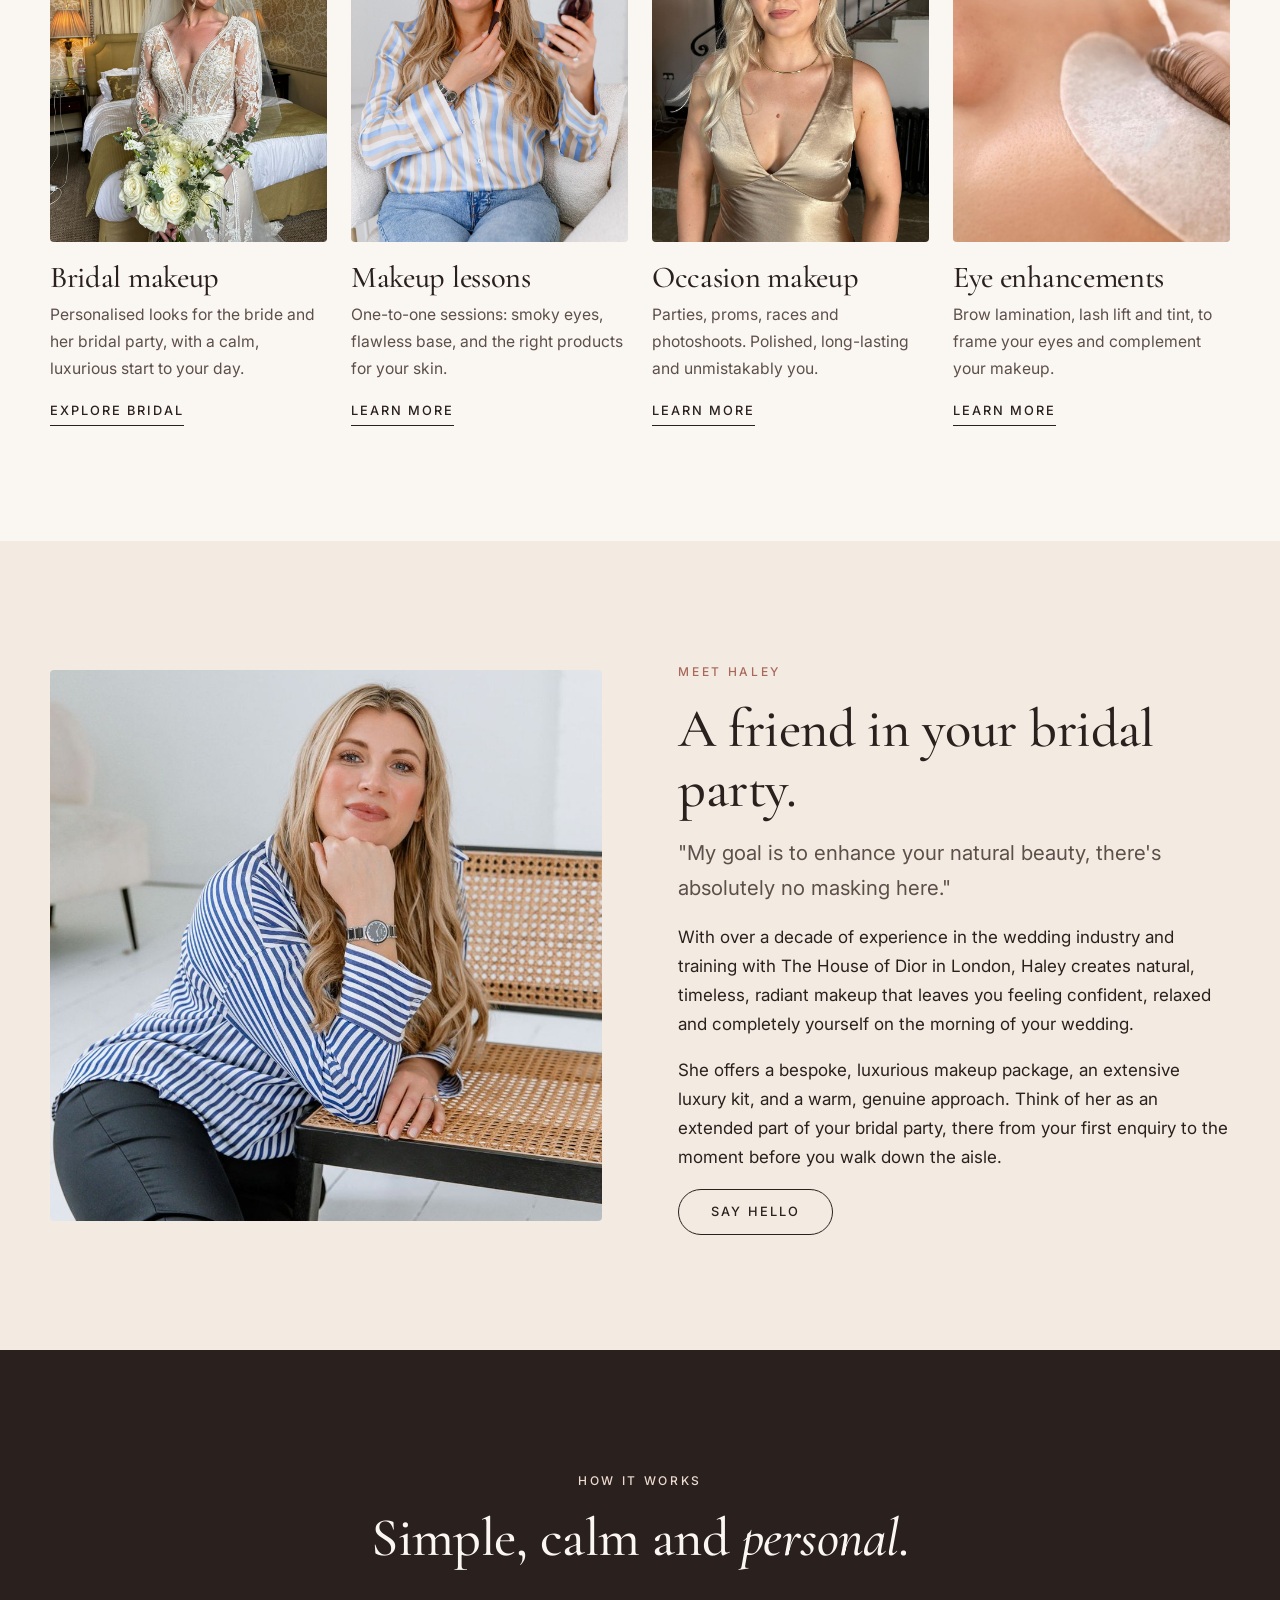
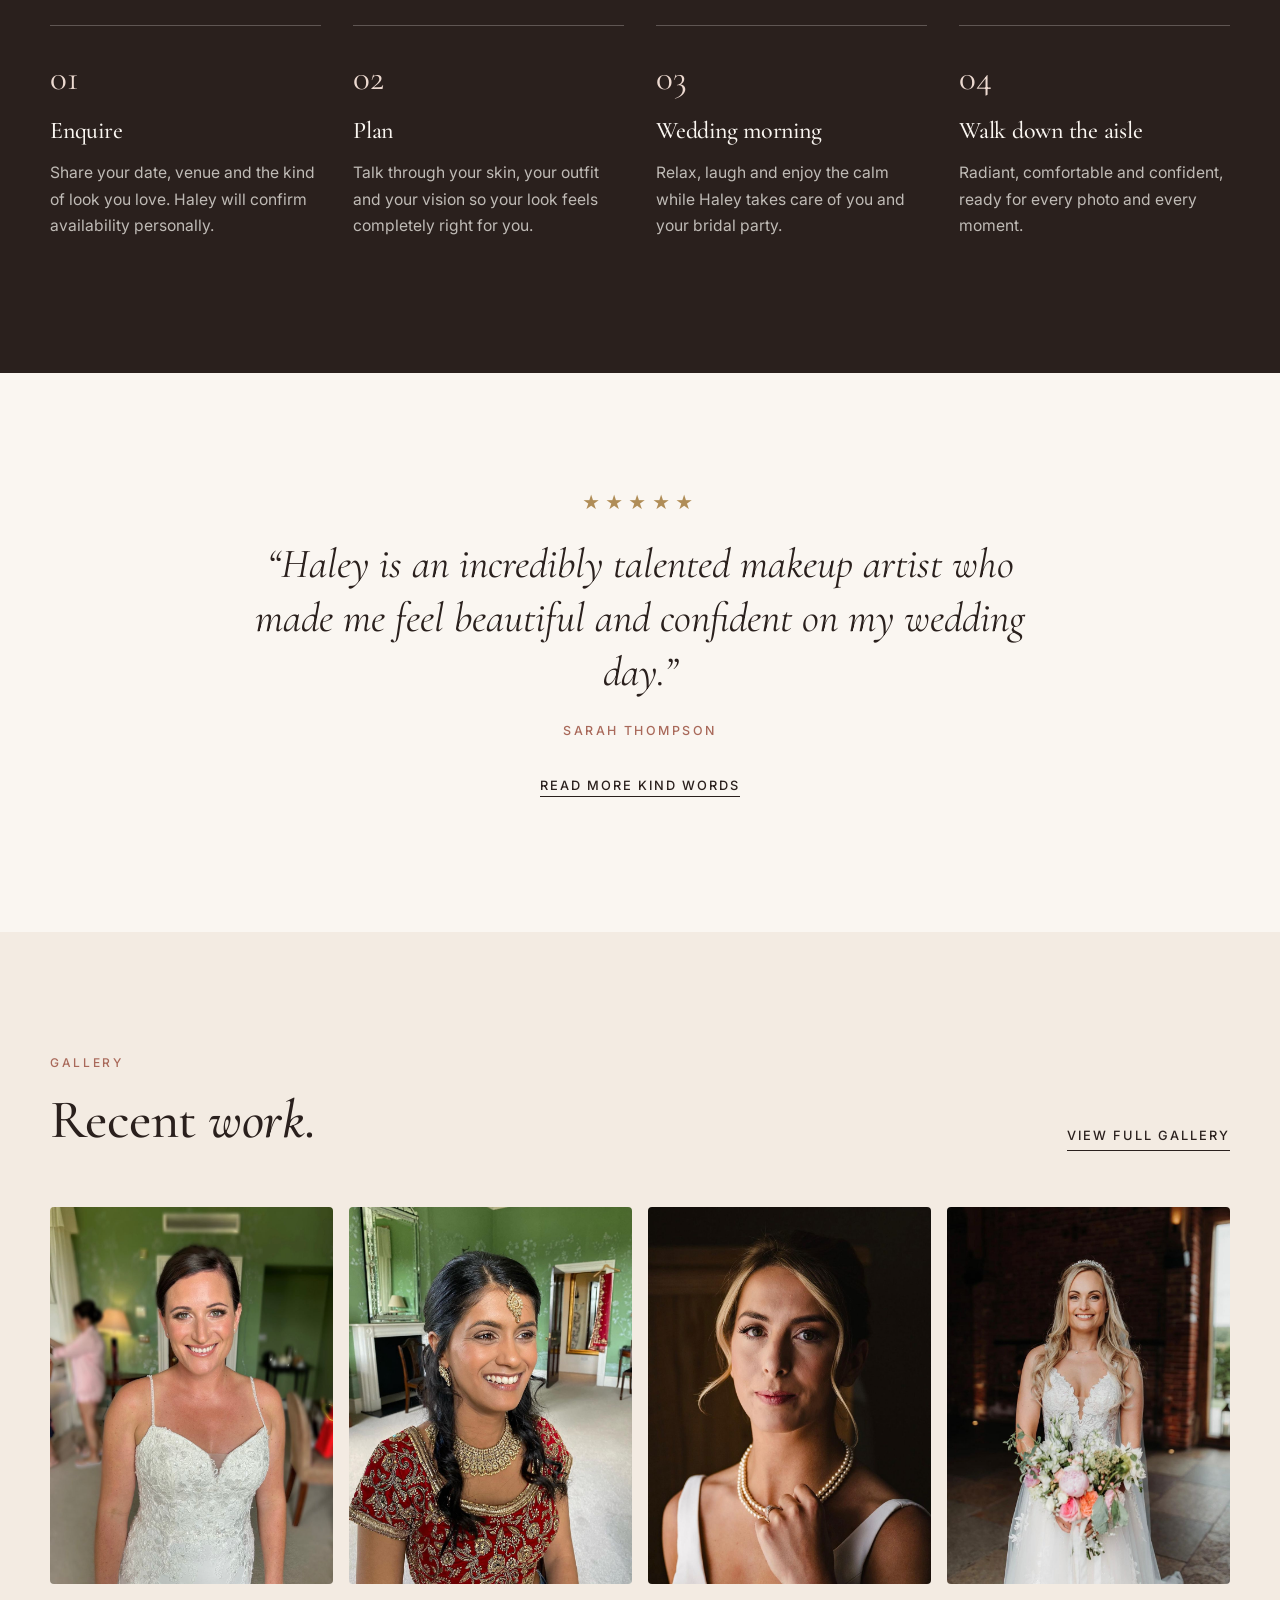
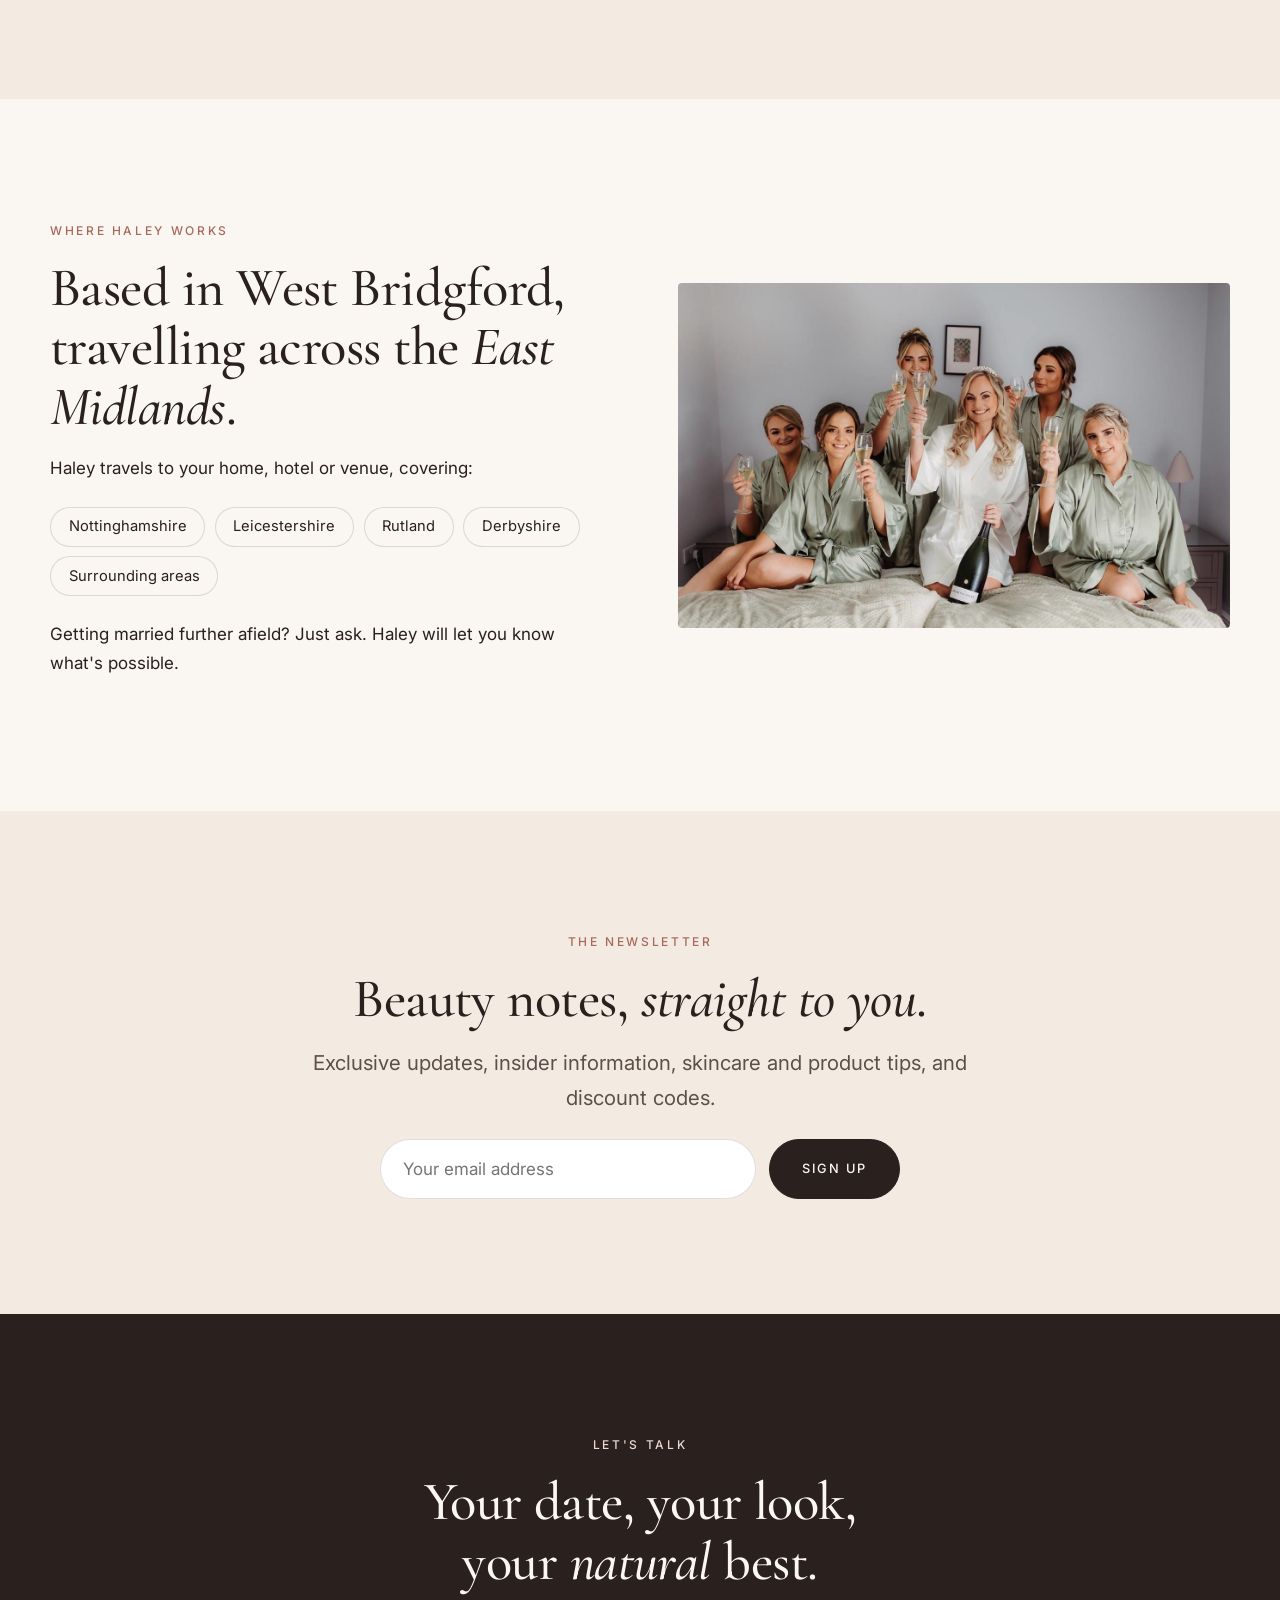
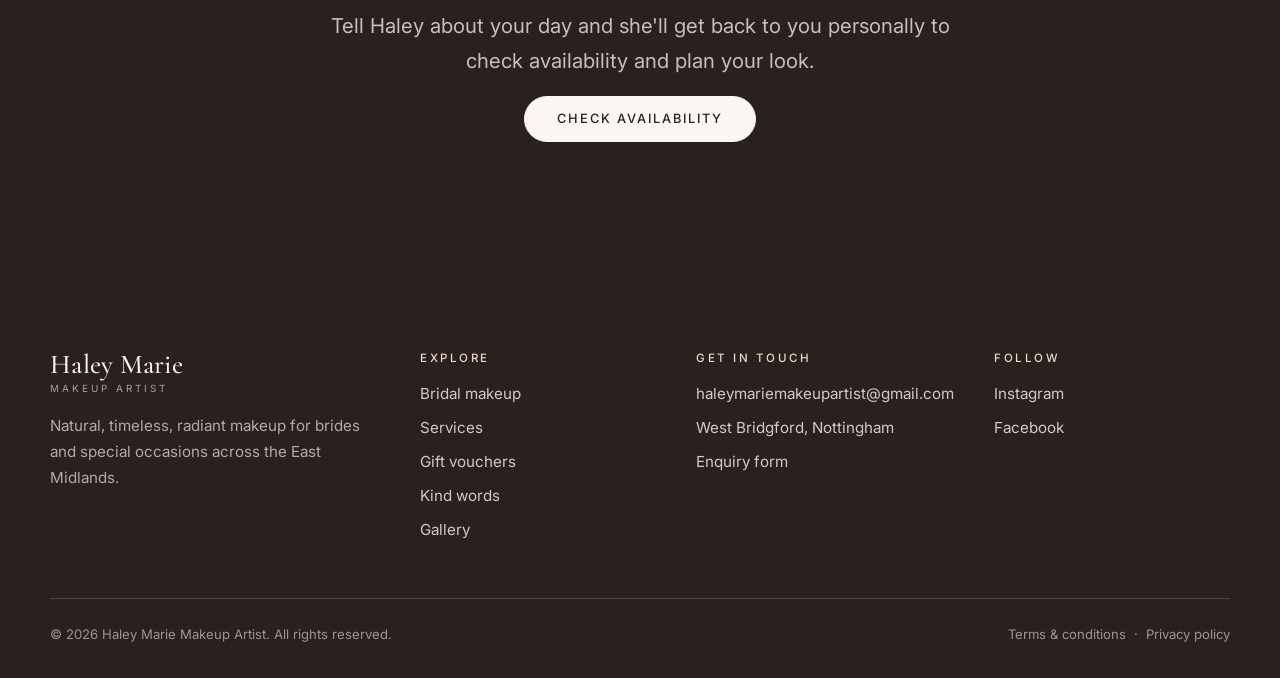
==== commit 1691ea17: "Add real photography from the existing site and refine copy Optimised photos (resized, with descript" ====
--- a/index.html
+++ b/index.html
@@ -57,7 +57,7 @@
       </div>
     </div>
     <div class="hero__visual">
-      <div class="photo " data-label="Hero portrait — bridal makeup" role="img" aria-label="Hero portrait — bridal makeup"></div>
+      <div class="photo "><img src="images/bride-veil-smile.jpg" alt="Smiling bride in a long veil with soft, natural makeup" width="933" height="1400" decoding="async"></div>
       <div class="hero__badge"><small>My promise</small>No masking.<br>Just you, enhanced.</div>
     </div>
   </div>
@@ -81,17 +81,17 @@
       <p class="lead">From the morning of your wedding to a one-to-one lesson that finally makes sense of your makeup bag.</p>
     </div>
     <div class="cards">
-      <a class="card reveal" href="bridal.html"><div class="photo photo--tall" data-label="Bridal makeup" role="img" aria-label="Bridal makeup"></div><h3>Bridal makeup</h3><p>Personalised looks for the bride and her bridal party, with a calm, luxurious start to your day.</p><span class="link-arrow">Explore bridal</span></a>
-      <a class="card reveal" href="services.html#lessons"><div class="photo photo--tall photo--b" data-label="Makeup lessons" role="img" aria-label="Makeup lessons"></div><h3>Makeup lessons</h3><p>One-to-one sessions: smoky eyes, flawless base, and the right products for your skin.</p><span class="link-arrow">Learn more</span></a>
-      <a class="card reveal" href="services.html#occasion"><div class="photo photo--tall photo--c" data-label="Occasion makeup" role="img" aria-label="Occasion makeup"></div><h3>Occasion makeup</h3><p>Parties, proms, races and photoshoots. Polished, long-lasting and unmistakably you.</p><span class="link-arrow">Learn more</span></a>
-      <a class="card reveal" href="services.html#eyes"><div class="photo photo--tall photo--d" data-label="Eye enhancements" role="img" aria-label="Eye enhancements"></div><h3>Eye enhancements</h3><p>Finishing touches that frame your eyes and complete your look.</p><span class="link-arrow">Learn more</span></a>
+      <a class="card reveal" href="bridal.html"><div class="photo photo--tall"><img src="images/bride-laughing-bouquet.jpg" alt="Laughing bride holding a bouquet of white roses" width="1050" height="1400" loading="lazy" decoding="async"></div><h3>Bridal makeup</h3><p>Personalised looks for the bride and her bridal party, with a calm, luxurious start to your day.</p><span class="link-arrow">Explore bridal</span></a>
+      <a class="card reveal" href="services.html#lessons"><div class="photo photo--tall"><img src="images/haley-compact.jpg" alt="Haley holding a blush compact, seated in a bright room" width="933" height="1400" loading="lazy" decoding="async"></div><h3>Makeup lessons</h3><p>One-to-one sessions: smoky eyes, flawless base, and the right products for your skin.</p><span class="link-arrow">Learn more</span></a>
+      <a class="card reveal" href="services.html#occasion"><div class="photo photo--tall"><img src="images/guest-gold-dress.jpg" alt="Guest with soft waves wearing a gold satin dress" width="948" height="1400" loading="lazy" decoding="async"></div><h3>Occasion makeup</h3><p>Parties, proms, races and photoshoots. Polished, long-lasting and unmistakably you.</p><span class="link-arrow">Learn more</span></a>
+      <a class="card reveal" href="services.html#eyes"><div class="photo photo--tall"><img src="images/lash-lift.jpg" alt="Lash lift treatment being applied" width="1400" height="933" loading="lazy" decoding="async" style="object-position:35% 50%"></div><h3>Eye enhancements</h3><p>Brow lamination, lash lift and tint, to frame your eyes and complement your makeup.</p><span class="link-arrow">Learn more</span></a>
     </div>
   </div>
 </section>
 
 <section class="section section--cream">
   <div class="container split">
-    <div class="reveal"><div class="photo photo--square" data-label="Haley at work" role="img" aria-label="Haley at work"></div></div>
+    <div class="reveal"><div class="photo photo--square"><img src="images/haley-portrait.jpg" alt="Haley sitting beside her makeup brushes" width="933" height="1400" loading="lazy" decoding="async"></div></div>
     <div class="reveal">
       <span class="eyebrow">Meet Haley</span>
       <h2>A friend in your bridal party.</h2>
@@ -134,7 +134,7 @@
       <a class="link-arrow" href="gallery.html">View full gallery</a>
     </div>
     <div class="gallery-teaser reveal">
-      <div class="photo photo--tall" data-label="Bridal makeup" role="img" aria-label="Bridal makeup"></div><div class="photo photo--tall photo--b" data-label="Timeless bridal look" role="img" aria-label="Timeless bridal look"></div><div class="photo photo--tall photo--c" data-label="Natural glow" role="img" aria-label="Natural glow"></div><div class="photo photo--tall photo--d" data-label="Soft glam" role="img" aria-label="Soft glam"></div>
+      <div class="photo photo--tall"><img src="images/bride-lace-smile.jpg" alt="Smiling bride in a lace wedding dress, ready for her ceremony" width="980" height="1400" loading="lazy" decoding="async"></div><div class="photo photo--tall"><img src="images/bride-red-gold.jpg" alt="Bride in a red and gold outfit with natural, radiant makeup" width="1120" height="1400" loading="lazy" decoding="async"></div><div class="photo photo--tall"><img src="images/bride-pearls-portrait.jpg" alt="Bride wearing pearls with soft, glowing makeup" width="1001" height="1400" loading="lazy" decoding="async"></div><div class="photo photo--tall"><img src="images/bride-barn-bouquet.jpg" alt="Bride holding a pastel bouquet at a barn venue" width="970" height="1400" loading="lazy" decoding="async"></div>
     </div>
   </div>
 </section>
@@ -148,7 +148,7 @@
       <ul class="areas"><li>Nottinghamshire</li><li>Leicestershire</li><li>Rutland</li><li>Derbyshire</li><li>Surrounding areas</li></ul>
       <p>Getting married further afield? Just ask. Haley will let you know what's possible.</p>
     </div>
-    <div class="reveal"><div class="photo photo--wide" data-label="Getting ready on the wedding morning" role="img" aria-label="Getting ready on the wedding morning"></div></div>
+    <div class="reveal"><div class="photo photo--wide"><img src="images/bridal-party-robes.jpg" alt="Bridal party in green robes toasting with champagne" width="1284" height="847" loading="lazy" decoding="async"></div></div>
   </div>
 </section>
 
--- a/css/styles.css
+++ b/css/styles.css
@@ -329,3 +329,9 @@
   * { transition-duration: .01ms !important; }
 }
 .no-js .reveal { opacity: 1; transform: none; }
+
+/* Real photography */
+.photo img { display: block; }
+.gallery .photo { aspect-ratio: auto; background: var(--cream); }
+.gallery .photo img { height: auto; }
+.hero__visual .photo img { object-position: 50% 30%; }
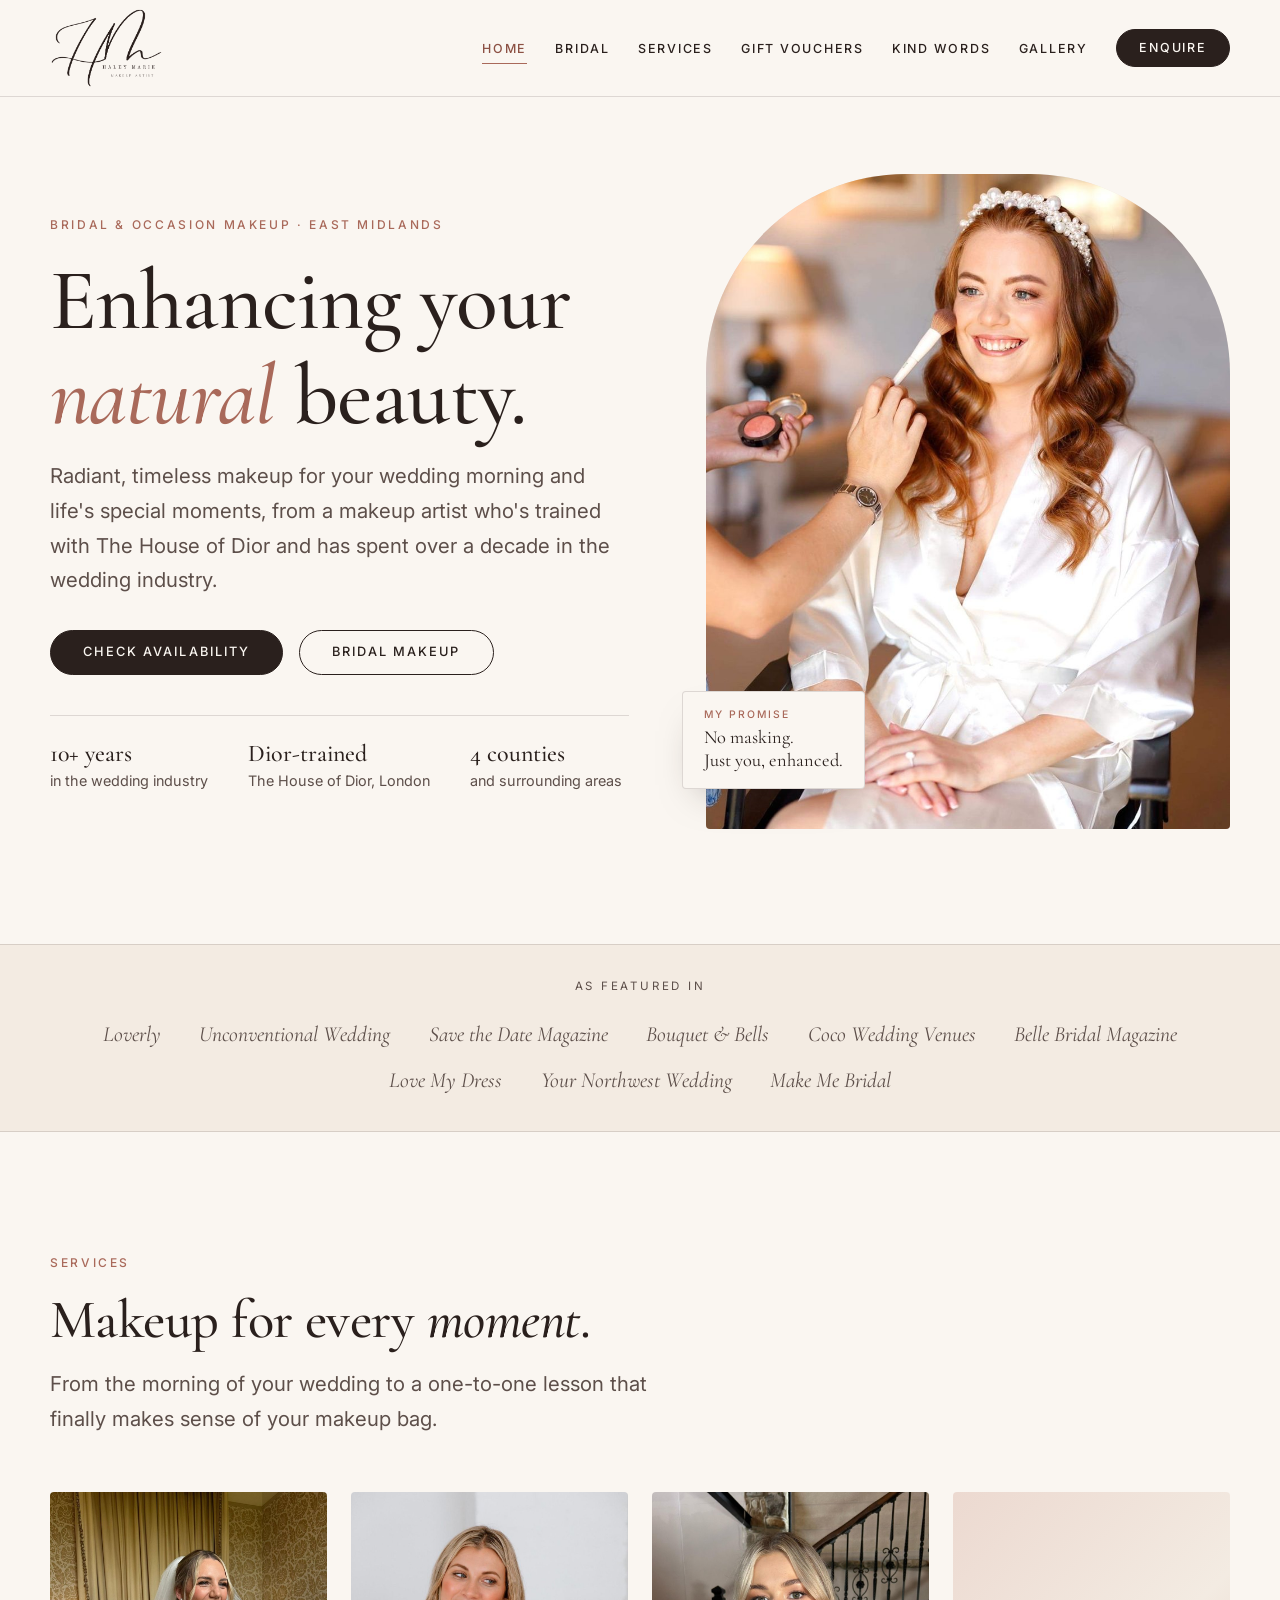
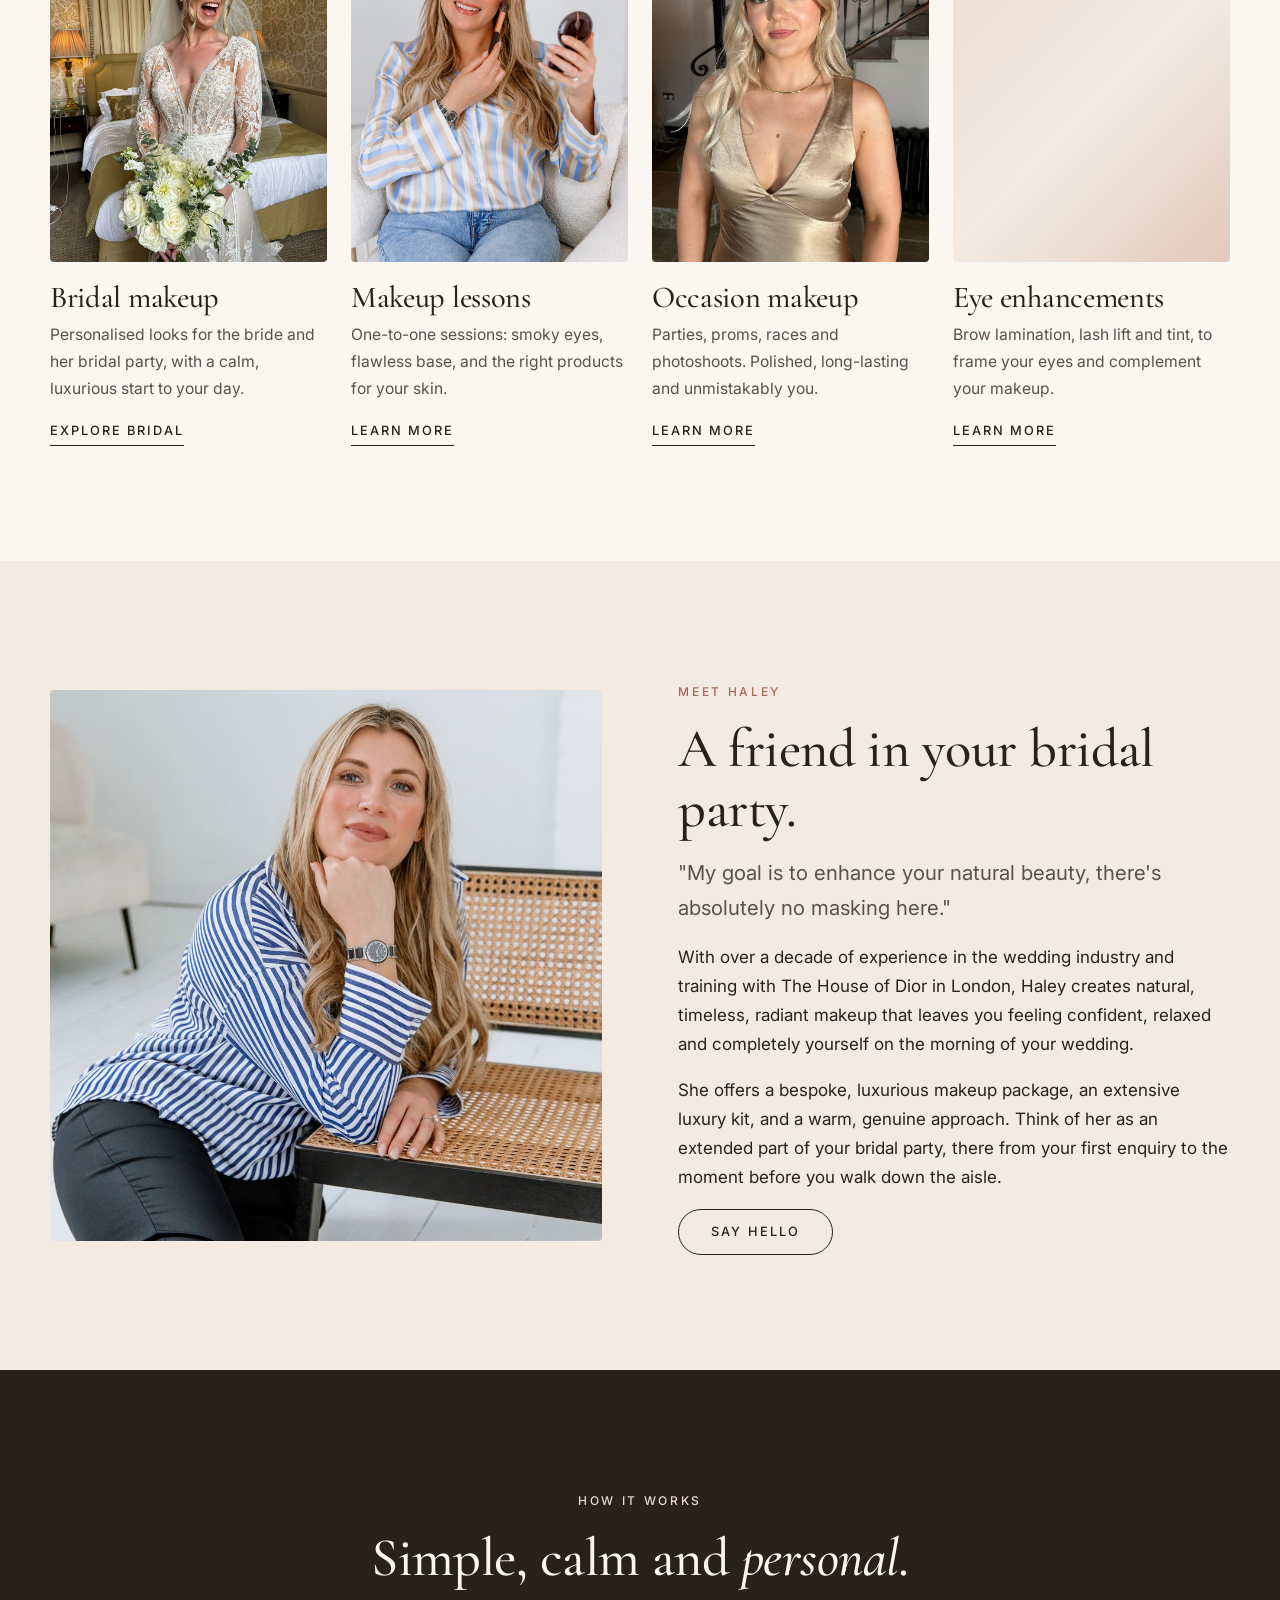
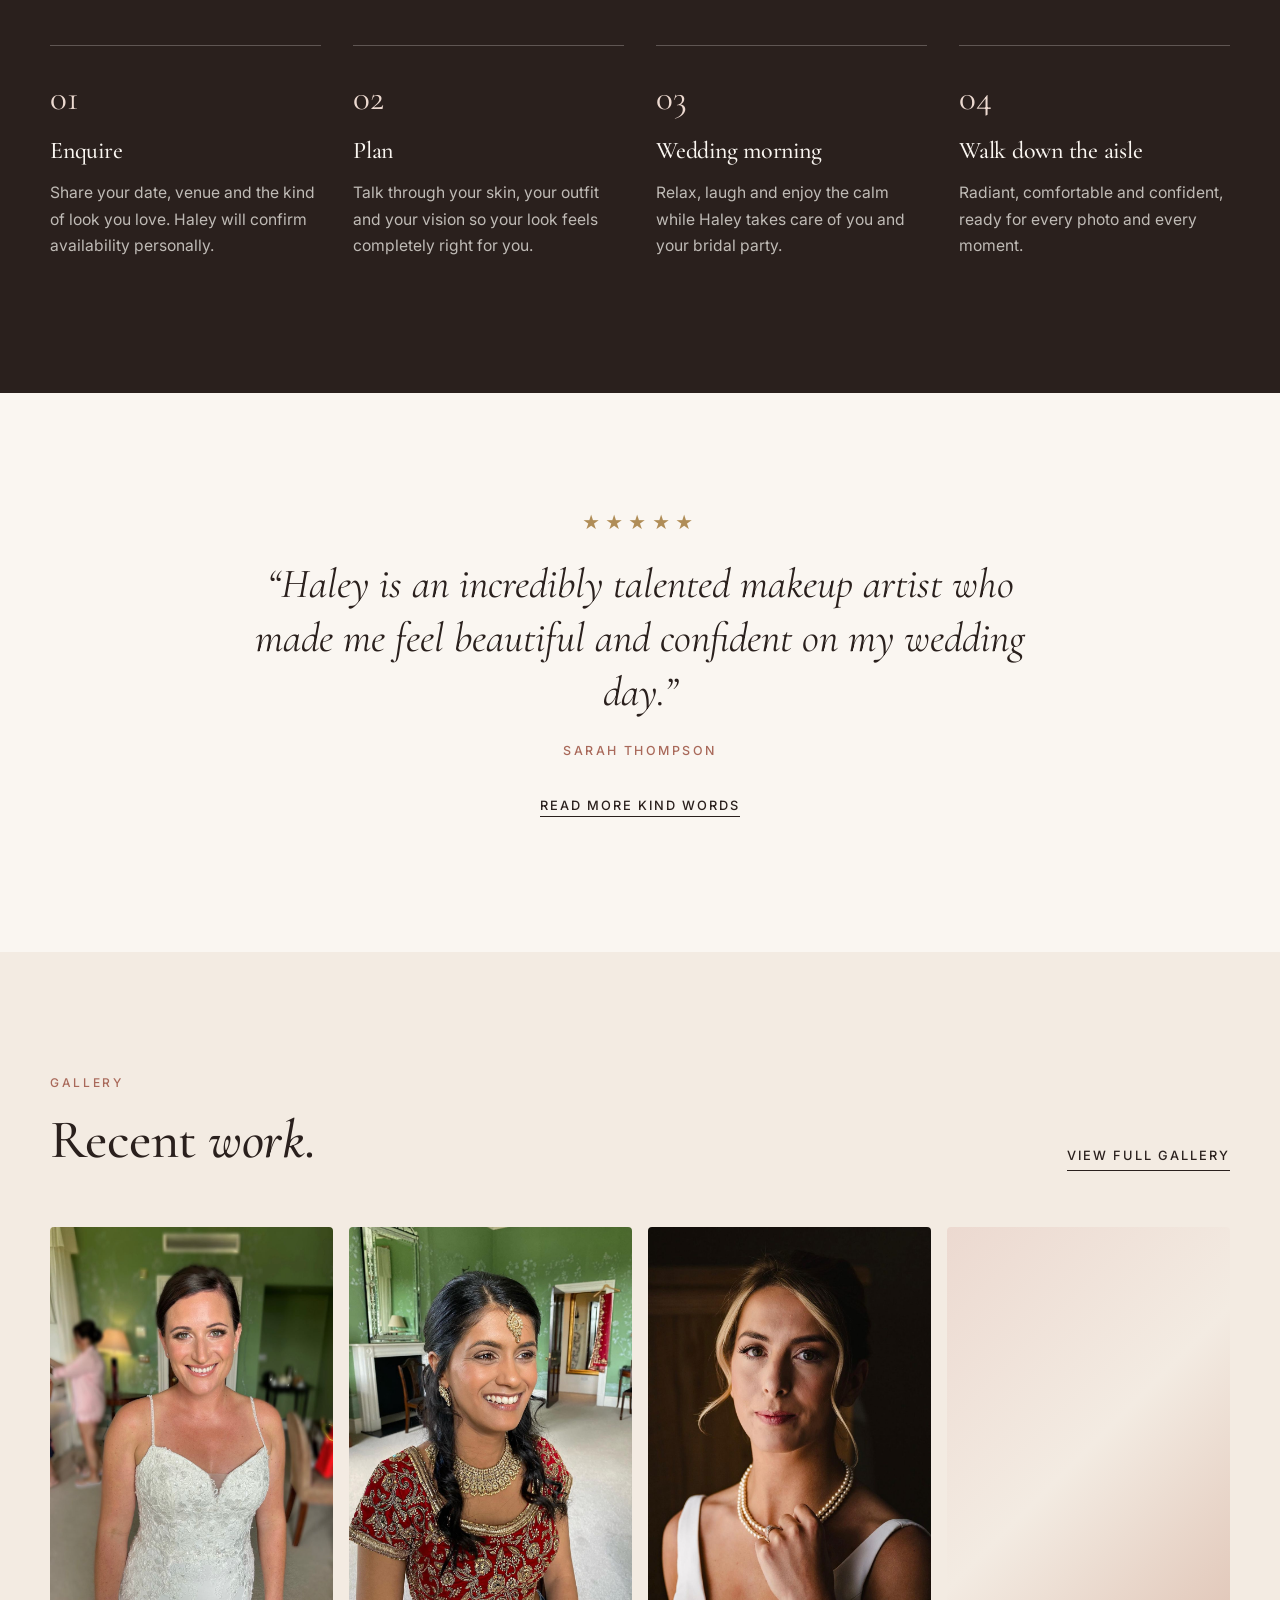
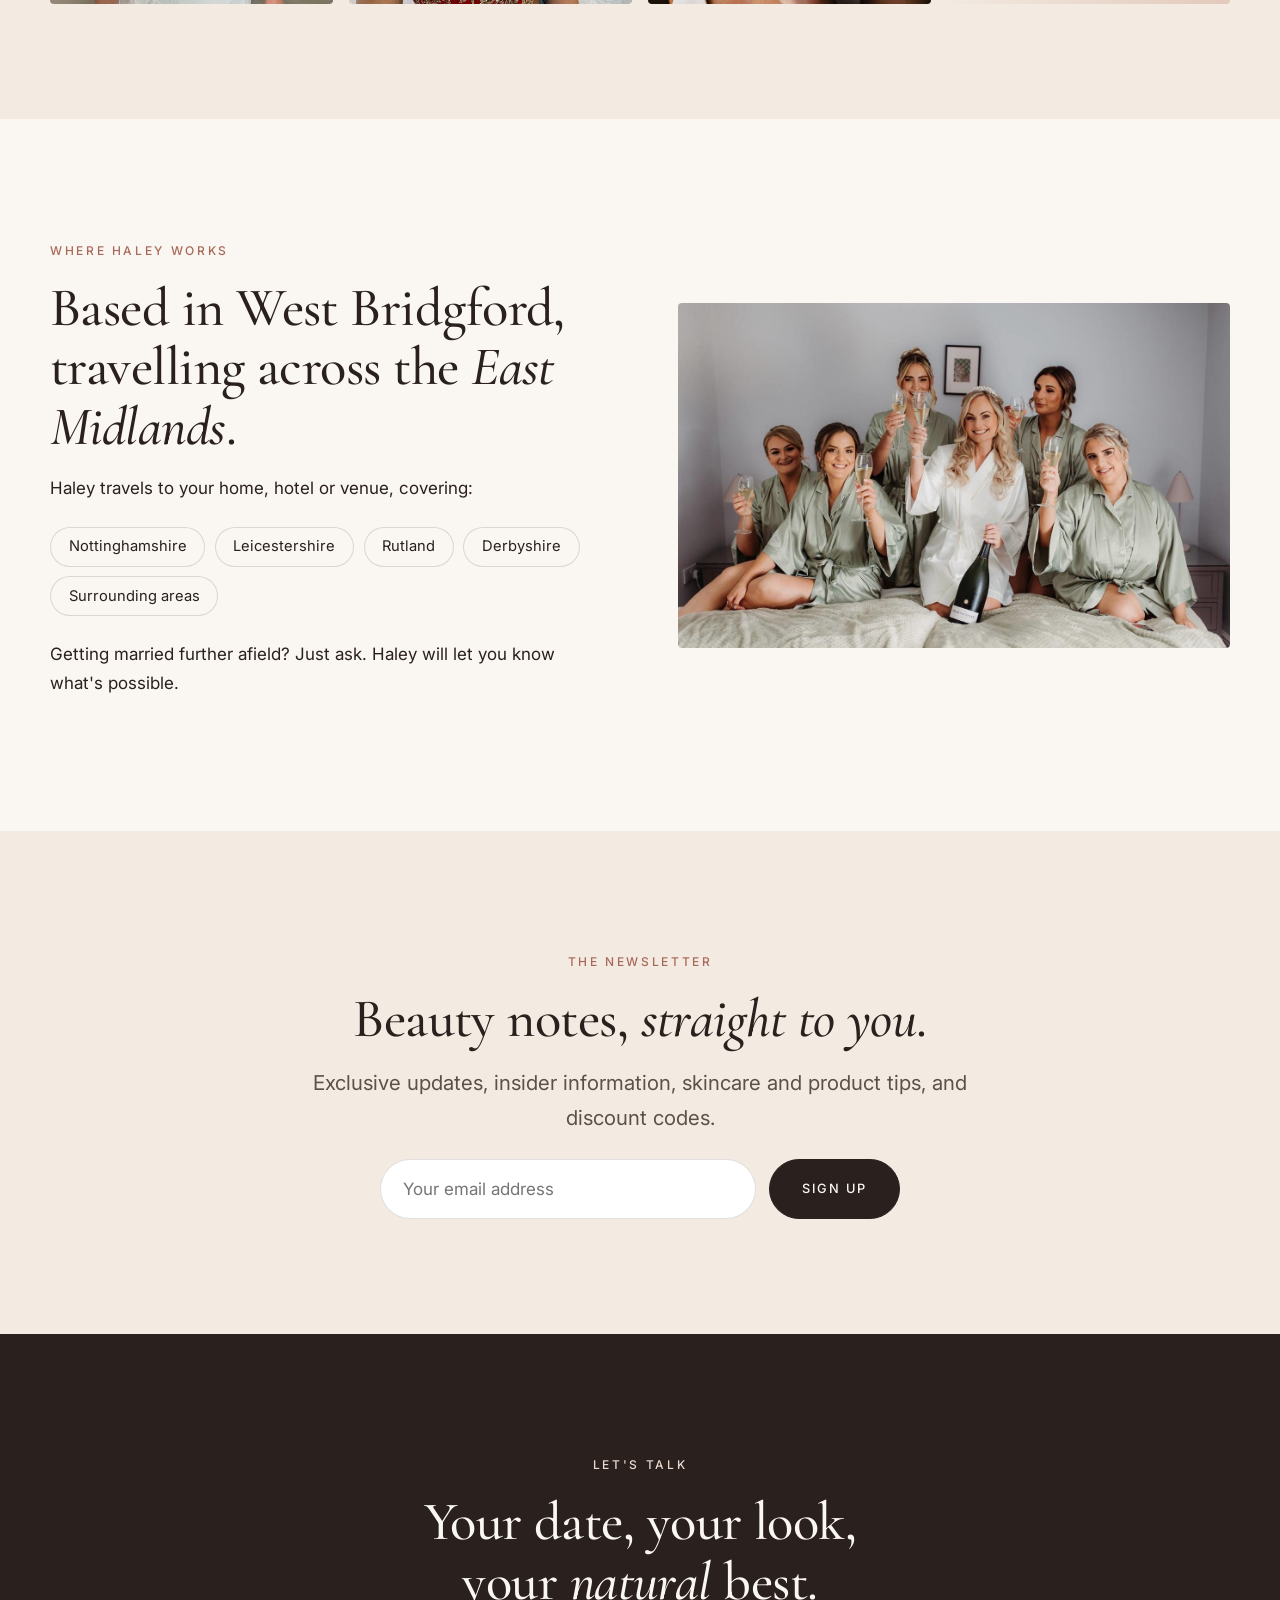
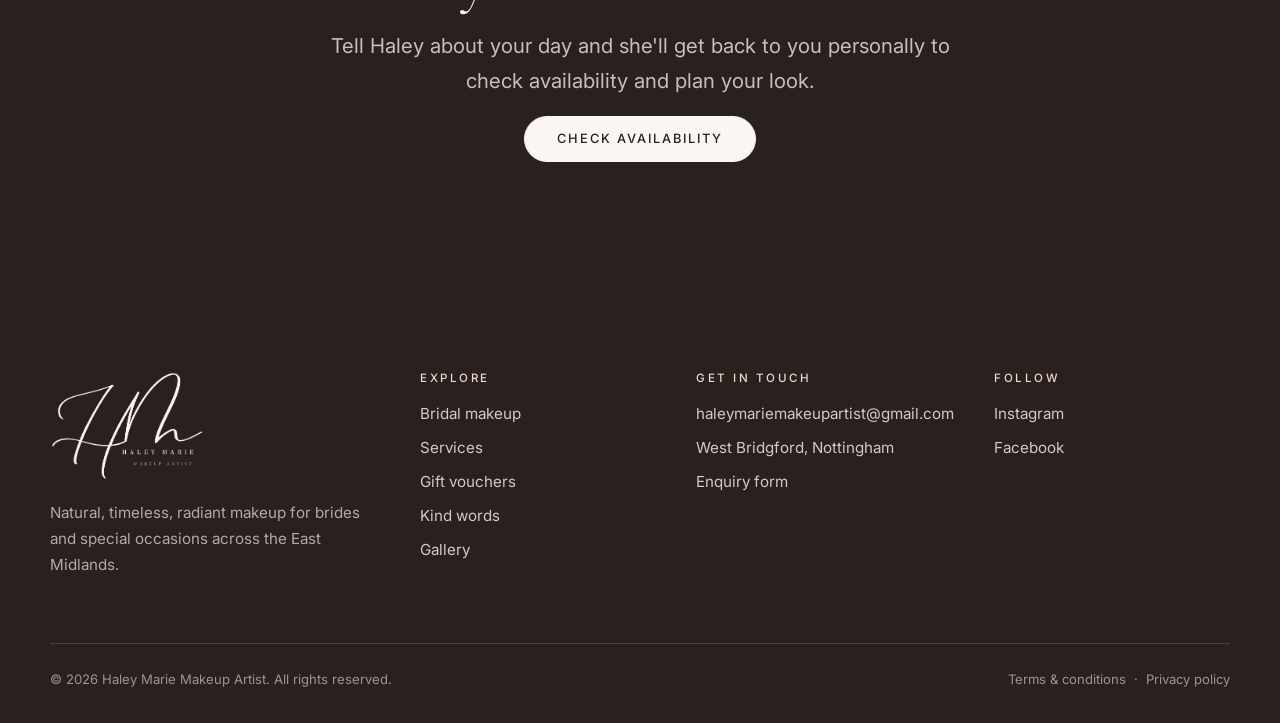
==== commit 42823cbc: "Use the original logo and a new home page hero image Transparent dark and light versions of the orig" ====
--- a/index.html
+++ b/index.html
@@ -9,7 +9,7 @@
 <meta property="og:description" content="Natural, timeless bridal and occasion makeup, plus one-to-one makeup lessons, across Nottinghamshire, Leicestershire, Rutland and Derbyshire.">
 <meta property="og:type" content="website">
 <meta name="theme-color" content="#faf6f1">
-<link rel="icon" href="images/favicon.svg" type="image/svg+xml">
+<link rel="icon" href="images/favicon.png" type="image/png">
 <link rel="preconnect" href="https://fonts.googleapis.com">
 <link rel="preconnect" href="https://fonts.gstatic.com" crossorigin>
 <link href="https://fonts.googleapis.com/css2?family=Cormorant+Garamond:ital,wght@0,400;0,500;0,600;1,400;1,500&family=Inter:wght@400;500&display=swap" rel="stylesheet">
@@ -21,8 +21,7 @@
 <header class="site-header">
   <div class="container header-inner">
     <a class="logo" href="index.html" aria-label="Haley Marie Makeup Artist — home">
-      <span class="logo__name">Haley Marie</span>
-      <span class="logo__sub">Makeup Artist</span>
+      <img src="images/logo.png" alt="Haley Marie Makeup Artist" width="395" height="280">
     </a>
     <button class="nav-toggle" aria-expanded="false" aria-controls="site-nav" aria-label="Menu"><span></span></button>
     <nav class="nav" id="site-nav" aria-label="Main">
@@ -57,7 +56,7 @@
       </div>
     </div>
     <div class="hero__visual">
-      <div class="photo "><img src="images/bride-veil-smile.jpg" alt="Smiling bride in a long veil with soft, natural makeup" width="933" height="1400" decoding="async"></div>
+      <div class="photo "><img src="images/bride-tiara-robe.jpg" alt="Bride in a white robe and flower tiara, smiling as her makeup is finished" width="934" height="1400" decoding="async"></div>
       <div class="hero__badge"><small>My promise</small>No masking.<br>Just you, enhanced.</div>
     </div>
   </div>
@@ -179,7 +178,7 @@
   <div class="container">
     <div class="footer-grid">
       <div class="footer-brand">
-        <a class="logo" href="index.html"><span class="logo__name">Haley Marie</span><span class="logo__sub">Makeup Artist</span></a>
+        <a class="logo" href="index.html" aria-label="Haley Marie Makeup Artist — home"><img src="images/logo-light.png" alt="Haley Marie Makeup Artist" width="395" height="280" loading="lazy"></a>
         <p>Natural, timeless, radiant makeup for brides and special occasions across the East Midlands.</p>
       </div>
       <div>
--- a/css/styles.css
+++ b/css/styles.css
@@ -91,7 +91,7 @@
   backdrop-filter: blur(10px);
   border-bottom: 1px solid var(--line);
 }
-.header-inner { display: flex; align-items: center; justify-content: space-between; min-height: 76px; gap: 1.5rem; }
+.header-inner { display: flex; align-items: center; justify-content: space-between; min-height: 96px; gap: 1.5rem; }
 .logo { text-decoration: none; line-height: 1; }
 .logo__name { display: block; font-family: var(--serif); font-size: 1.7rem; font-weight: 500; letter-spacing: .01em; }
 .logo__sub { display: block; font-size: .62rem; letter-spacing: .3em; text-transform: uppercase; color: var(--ink-soft); margin-top: .35rem; }
@@ -335,3 +335,8 @@
 .gallery .photo { aspect-ratio: auto; background: var(--cream); }
 .gallery .photo img { height: auto; }
 .hero__visual .photo img { object-position: 50% 30%; }
+
+/* Logo image */
+.logo img { height: 80px; width: auto; }
+.footer-brand .logo img { height: 110px; }
+@media (max-width: 940px) { .logo img { height: 64px; } .header-inner { min-height: 80px; } }
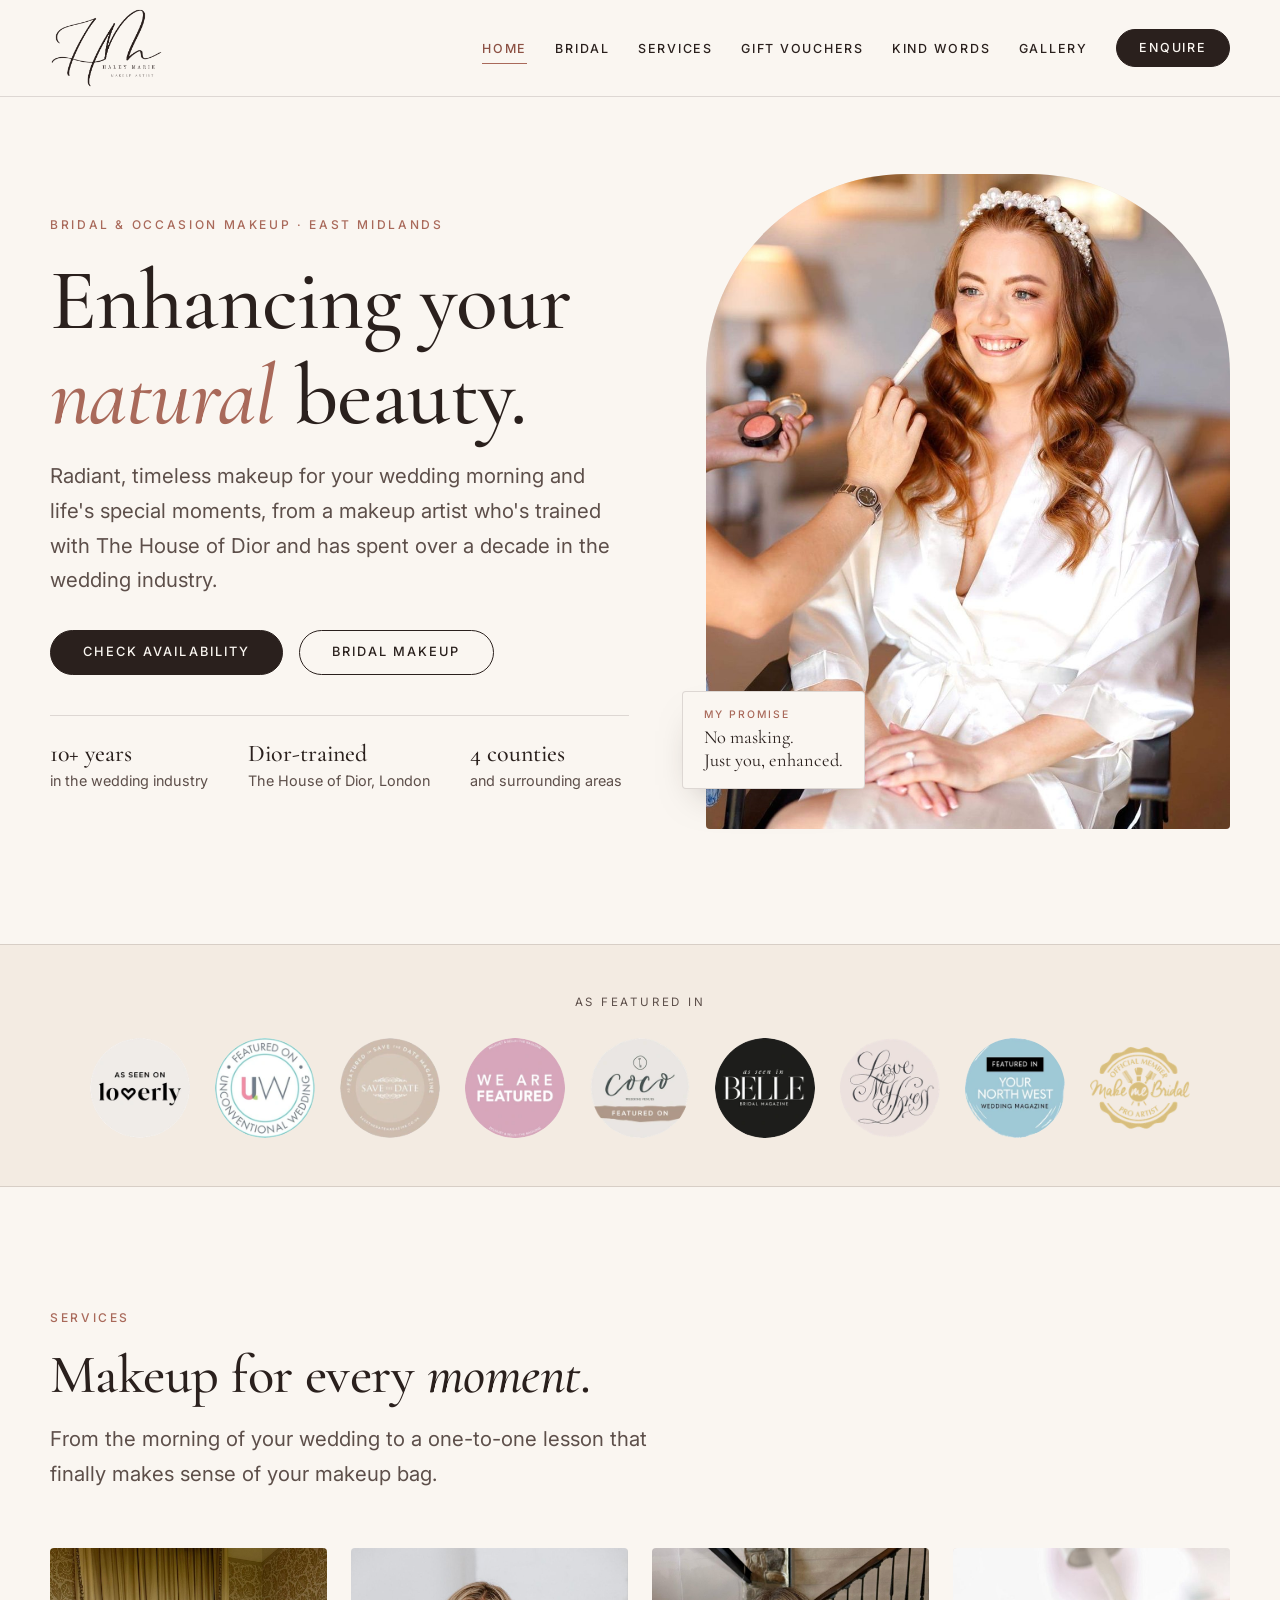
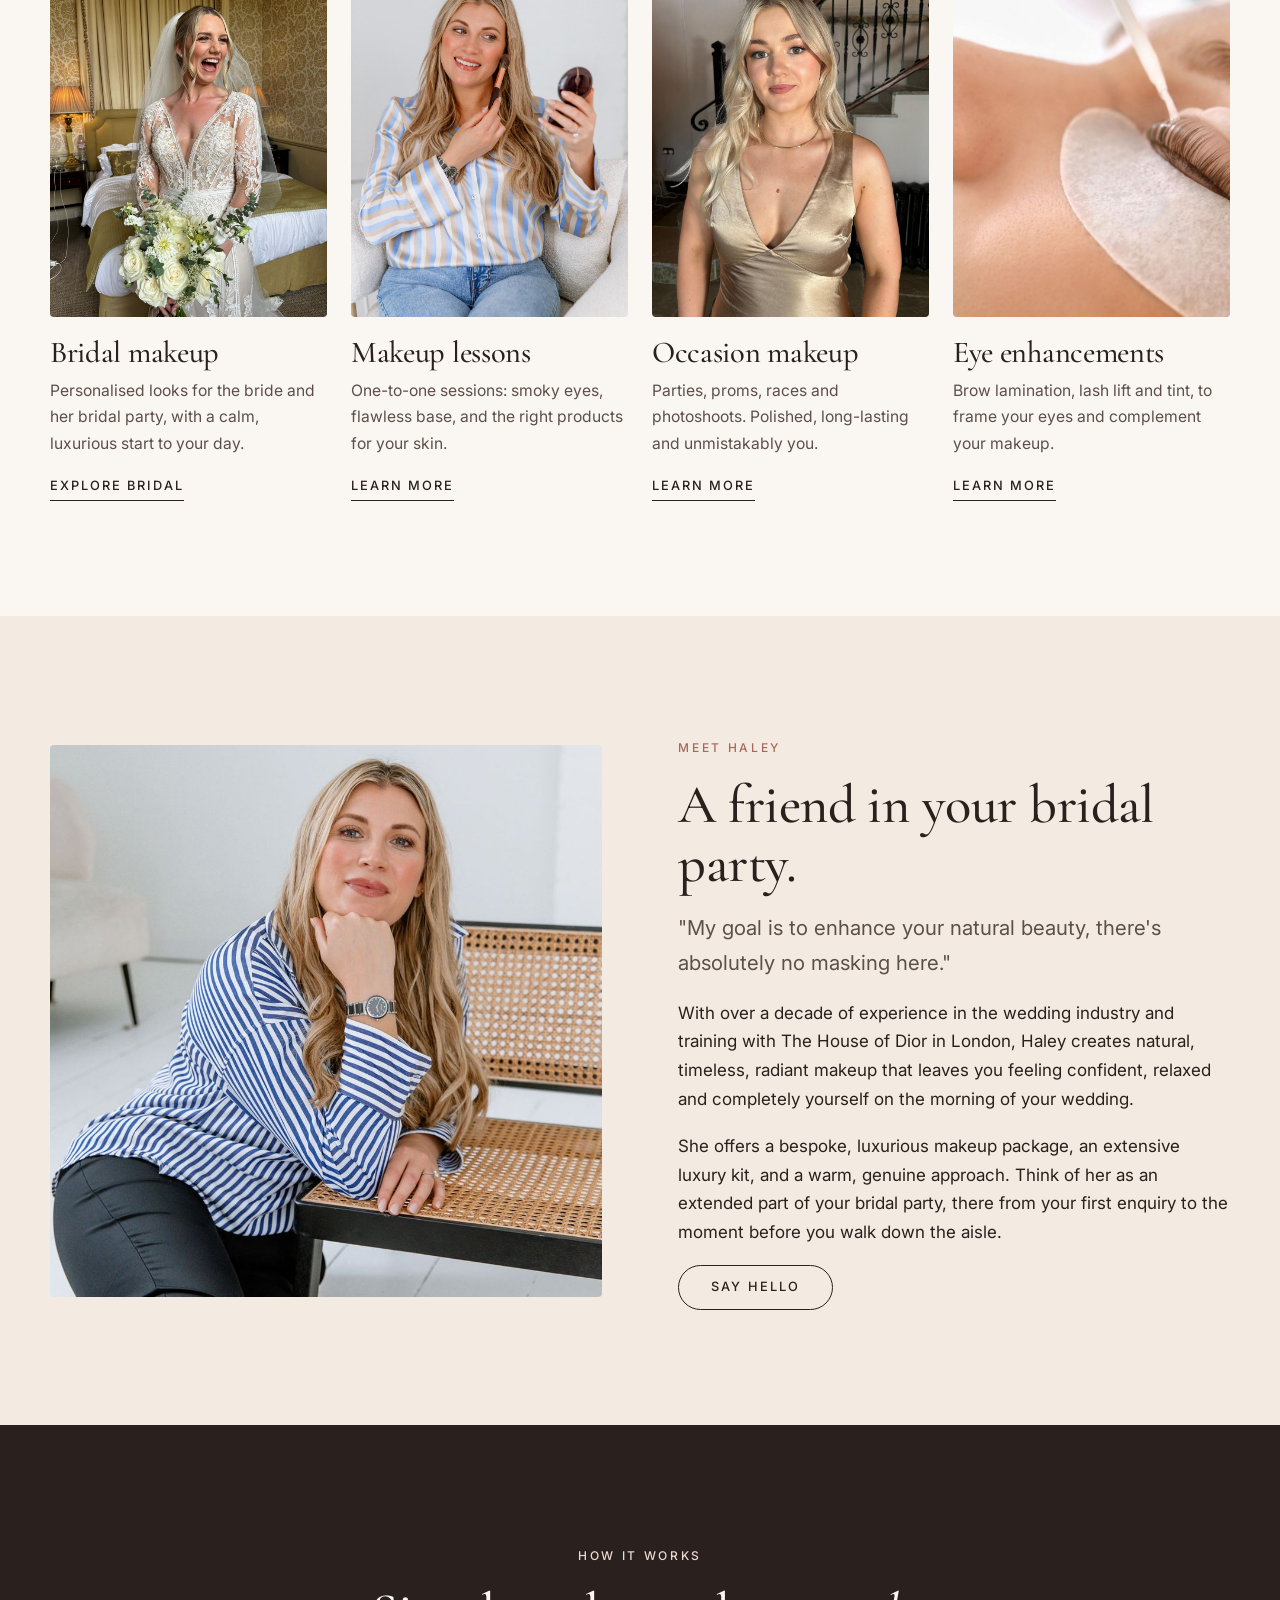
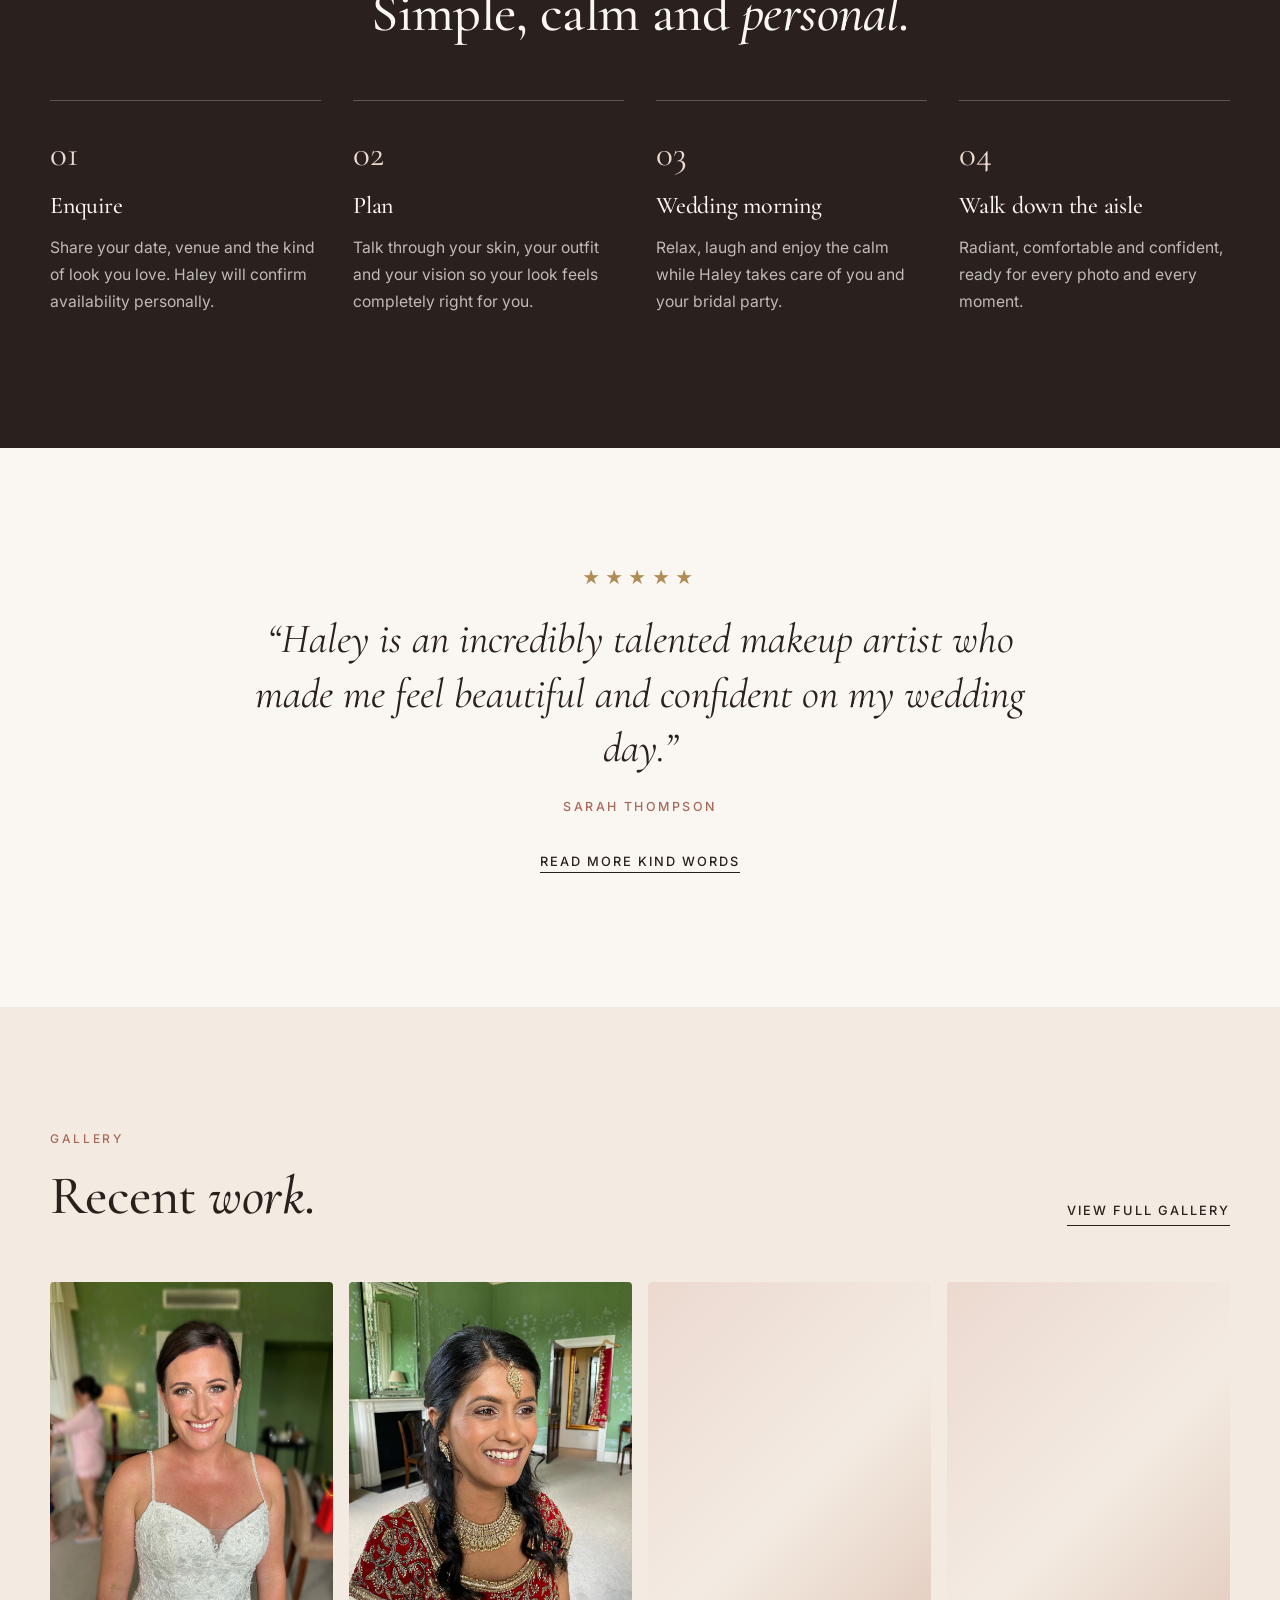
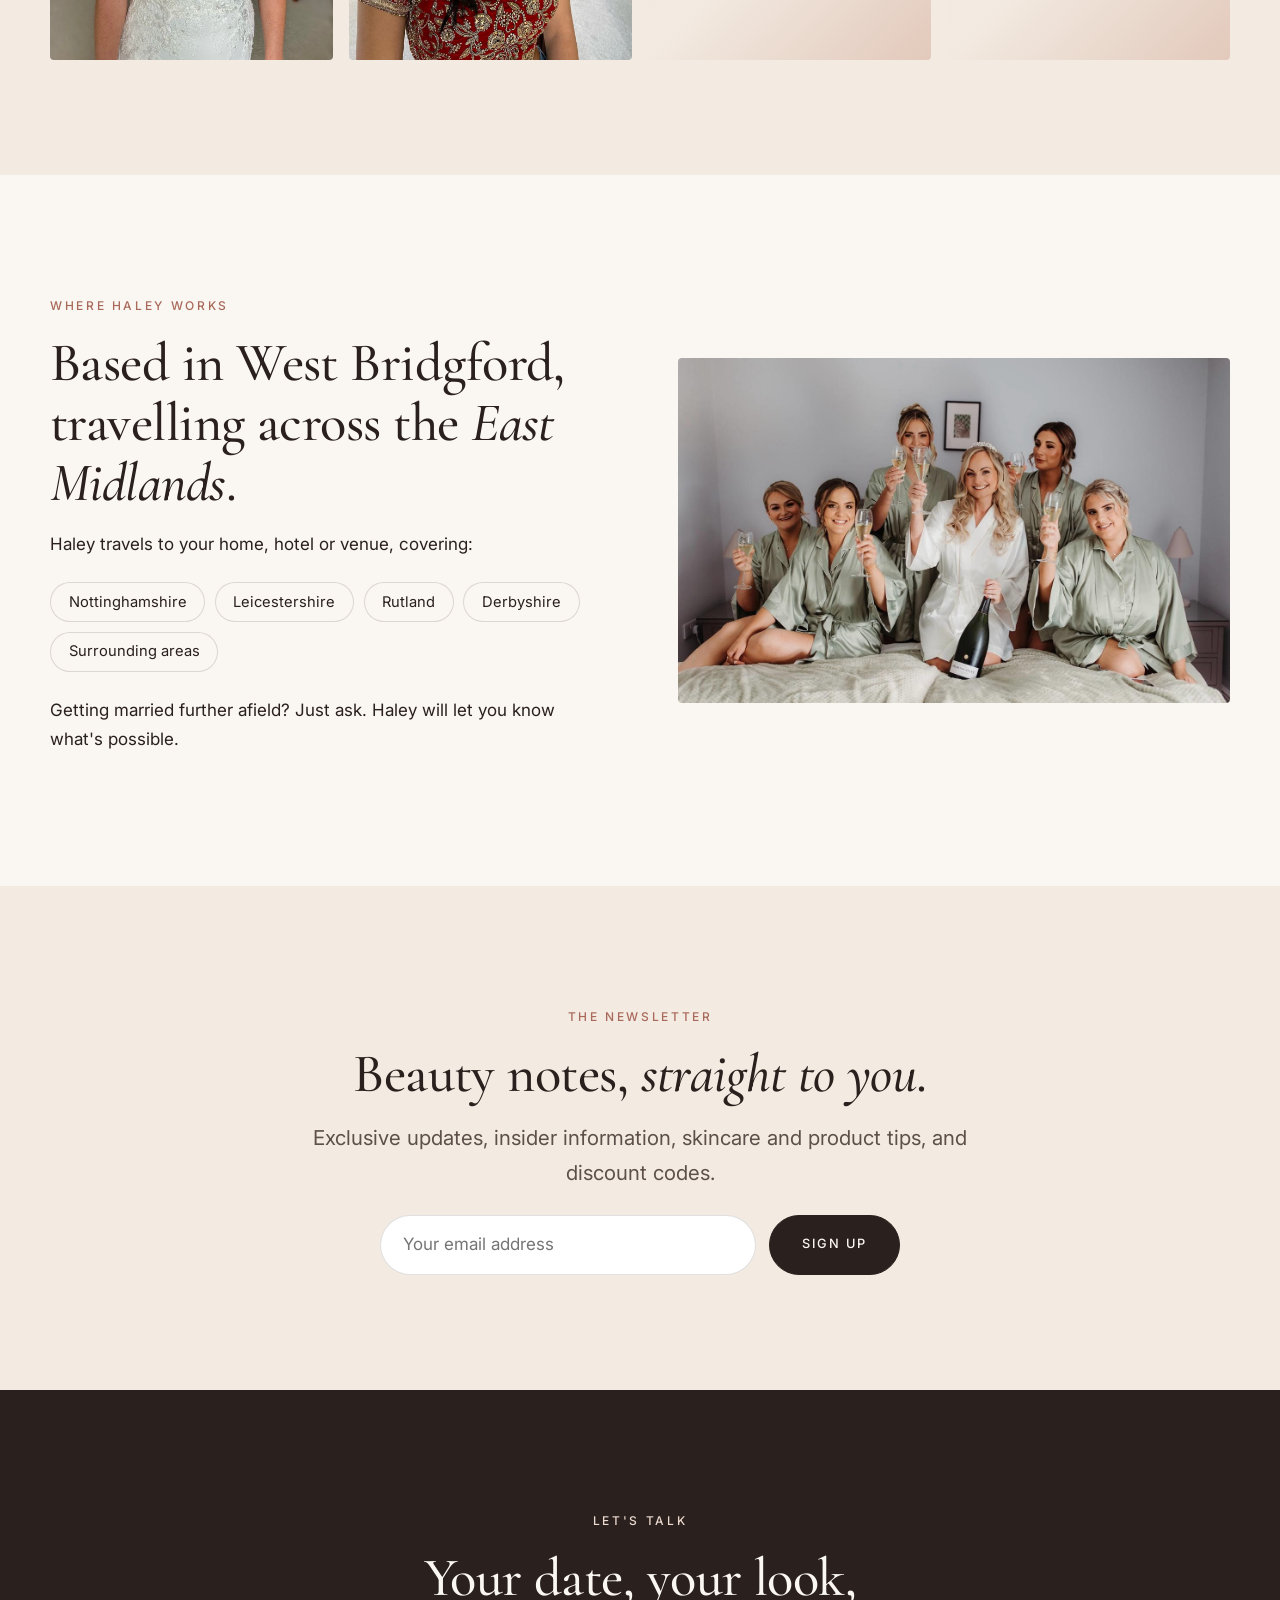
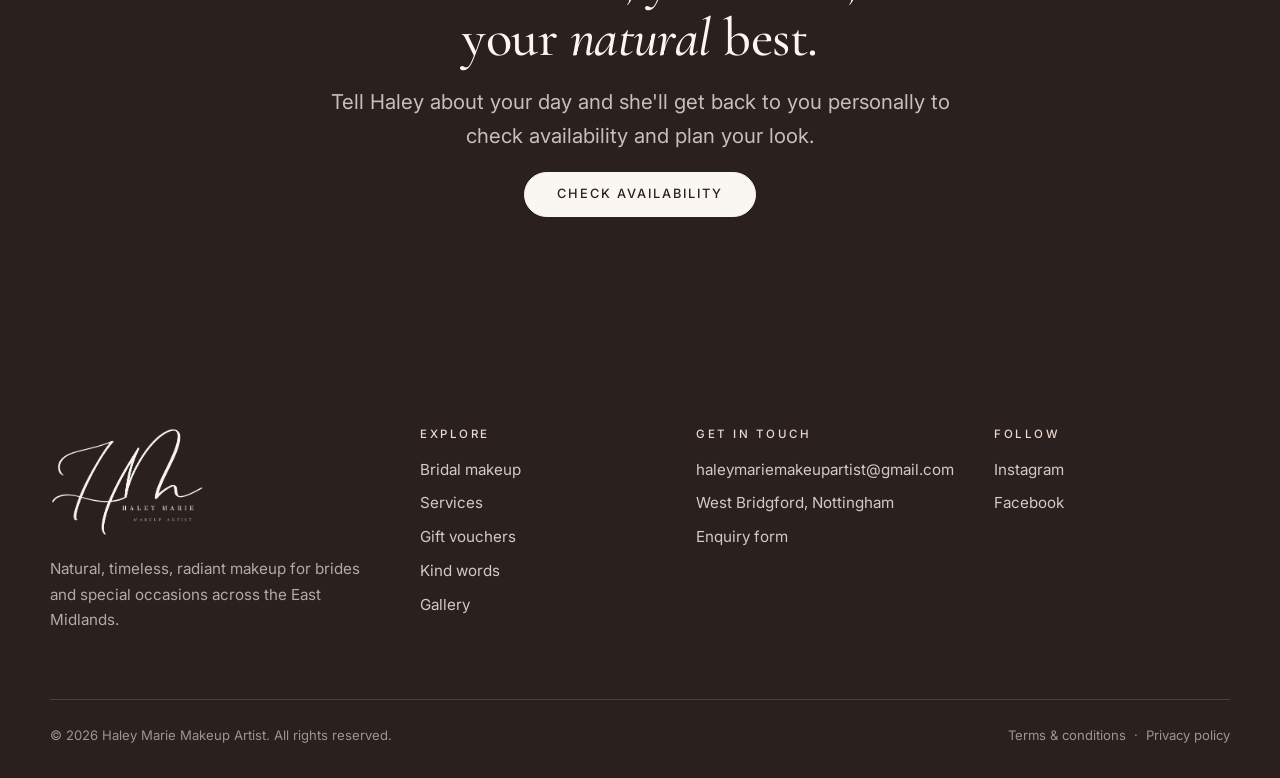
==== commit e0beda01: "Add real press badges to the 'As featured in' section Replaces the text list with the nine publicati" ====
--- a/index.html
+++ b/index.html
@@ -66,8 +66,15 @@
   <div class="container">
     <p class="press__label">As featured in</p>
     <ul class="press__list">
-      <li>Loverly</li><li>Unconventional Wedding</li><li>Save the Date Magazine</li><li>Bouquet &amp; Bells</li>
-      <li>Coco Wedding Venues</li><li>Belle Bridal Magazine</li><li>Love My Dress</li><li>Your Northwest Wedding</li><li>Make Me Bridal</li>
+      <li><img src="images/press-loverly.webp" alt="Featured in Loverly" width="240" height="240" loading="lazy"></li>
+      <li><img src="images/press-unconventional-wedding.webp" alt="Featured in Unconventional Wedding" width="240" height="240" loading="lazy"></li>
+      <li><img src="images/press-save-the-date.webp" alt="Featured in Save the Date Magazine" width="240" height="240" loading="lazy"></li>
+      <li><img src="images/press-bouquet-and-bells.webp" alt="Featured in Bouquet & Bells" width="240" height="240" loading="lazy"></li>
+      <li><img src="images/press-coco-wedding-venues.webp" alt="Featured in Coco Wedding Venues" width="240" height="240" loading="lazy"></li>
+      <li><img src="images/press-belle-bridal.webp" alt="Featured in Belle Bridal Magazine" width="240" height="240" loading="lazy"></li>
+      <li><img src="images/press-love-my-dress.webp" alt="Featured in Love My Dress" width="240" height="240" loading="lazy"></li>
+      <li><img src="images/press-your-north-west-wedding.webp" alt="Featured in Your North West Wedding" width="240" height="240" loading="lazy"></li>
+      <li><img src="images/press-make-me-bridal.webp" alt="Featured in Make Me Bridal Pro Artist" width="240" height="240" loading="lazy"></li>
     </ul>
   </div>
 </section>
--- a/css/styles.css
+++ b/css/styles.css
@@ -173,9 +173,13 @@
 }
 
 /* Press strip */
-.press { border-block: 1px solid var(--line); padding-block: 2rem; background: var(--cream); }
-.press__label { text-align: center; font-size: .72rem; letter-spacing: .24em; text-transform: uppercase; color: var(--ink-soft); margin-bottom: 1.2rem; }
-.press__list { list-style: none; margin: 0; padding: 0; display: flex; flex-wrap: wrap; justify-content: center; gap: .6rem 2.4rem; font-family: var(--serif); font-size: 1.35rem; font-style: italic; color: var(--ink-soft); }
+.press { border-block: 1px solid var(--line); padding-block: clamp(2rem, 4vw, 3rem); background: var(--cream); }
+.press__label { text-align: center; font-size: .72rem; letter-spacing: .24em; text-transform: uppercase; color: var(--ink-soft); margin-bottom: 1.6rem; }
+.press__list { list-style: none; margin: 0 auto; padding: 0; display: grid; grid-template-columns: repeat(3, 1fr); gap: 1.25rem; max-width: 360px; justify-items: center; }
+.press__list img { width: 100%; max-width: 100px; height: auto; border-radius: 50%; }
+@media (min-width: 760px) {
+  .press__list { grid-template-columns: repeat(9, 1fr); gap: clamp(.75rem, 2vw, 1.5rem); max-width: 1100px; }
+}
 
 /* Sections */
 .section { padding-block: var(--section); }
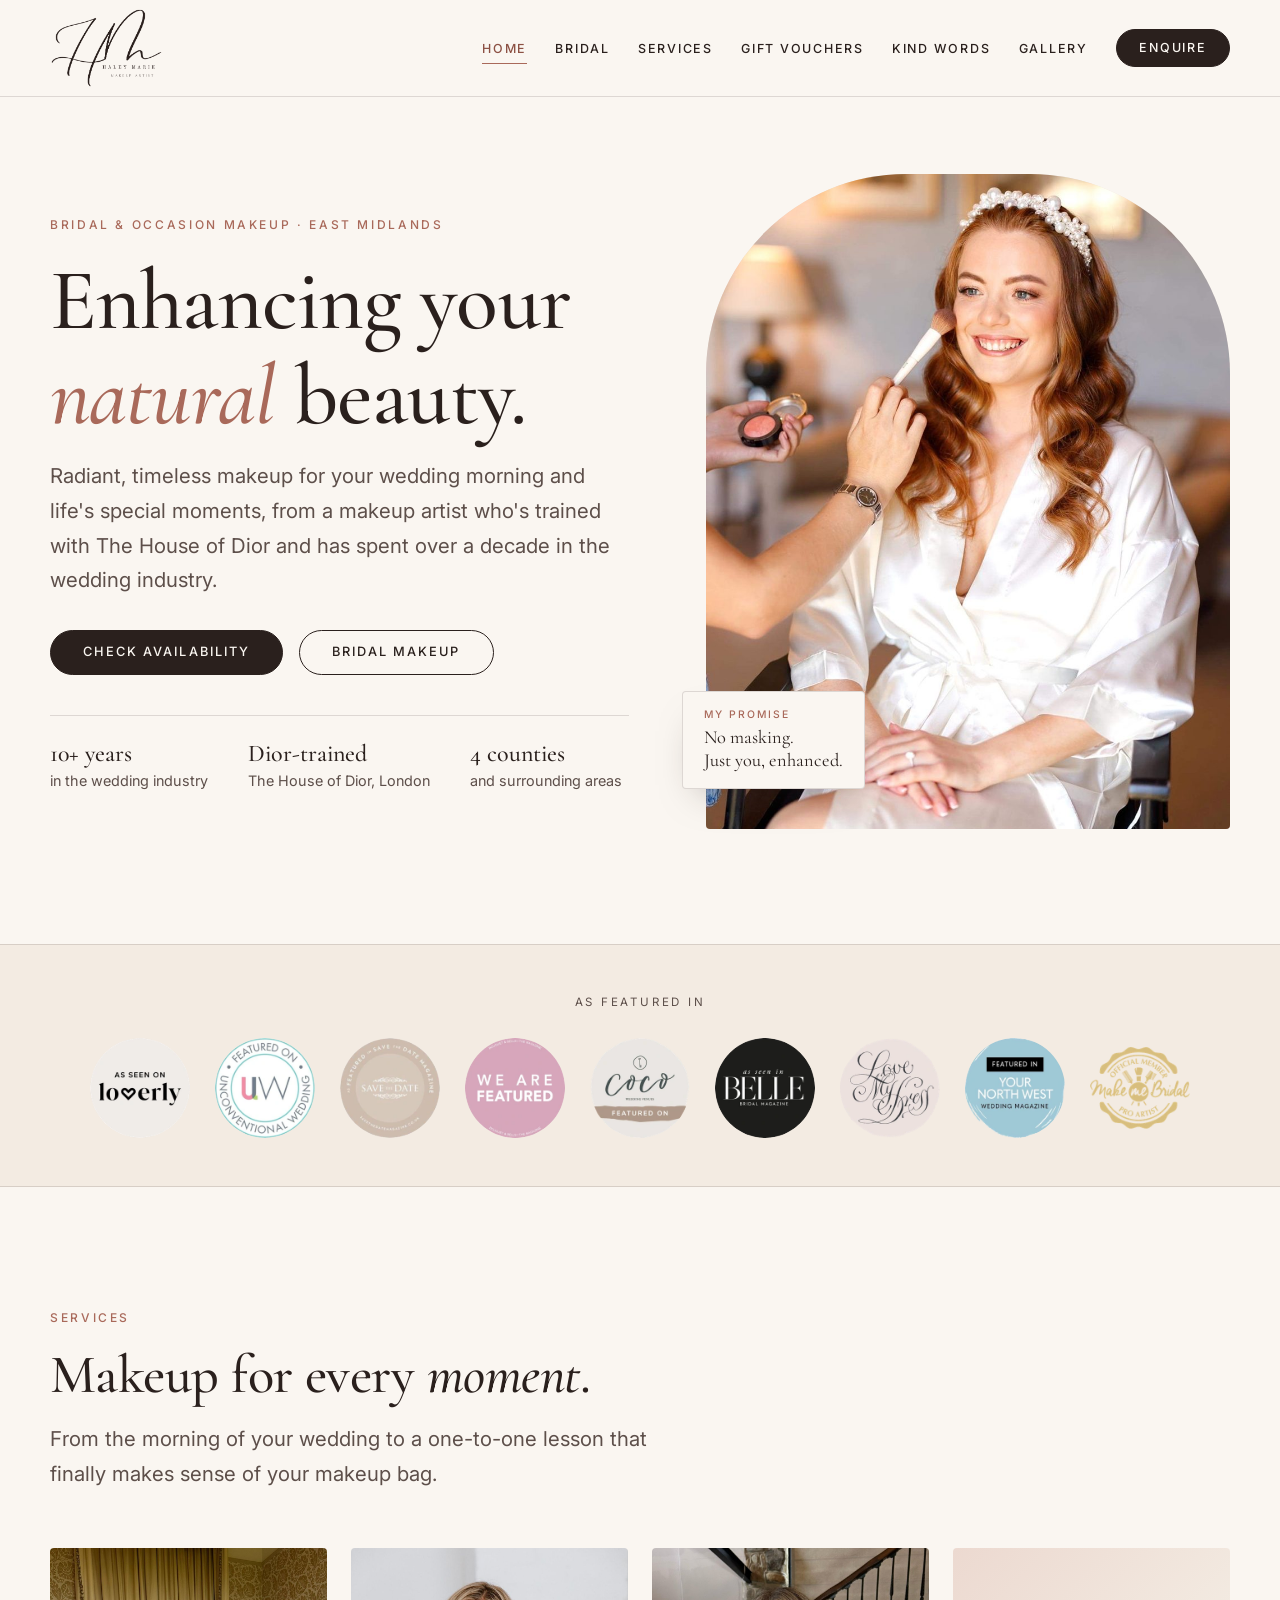
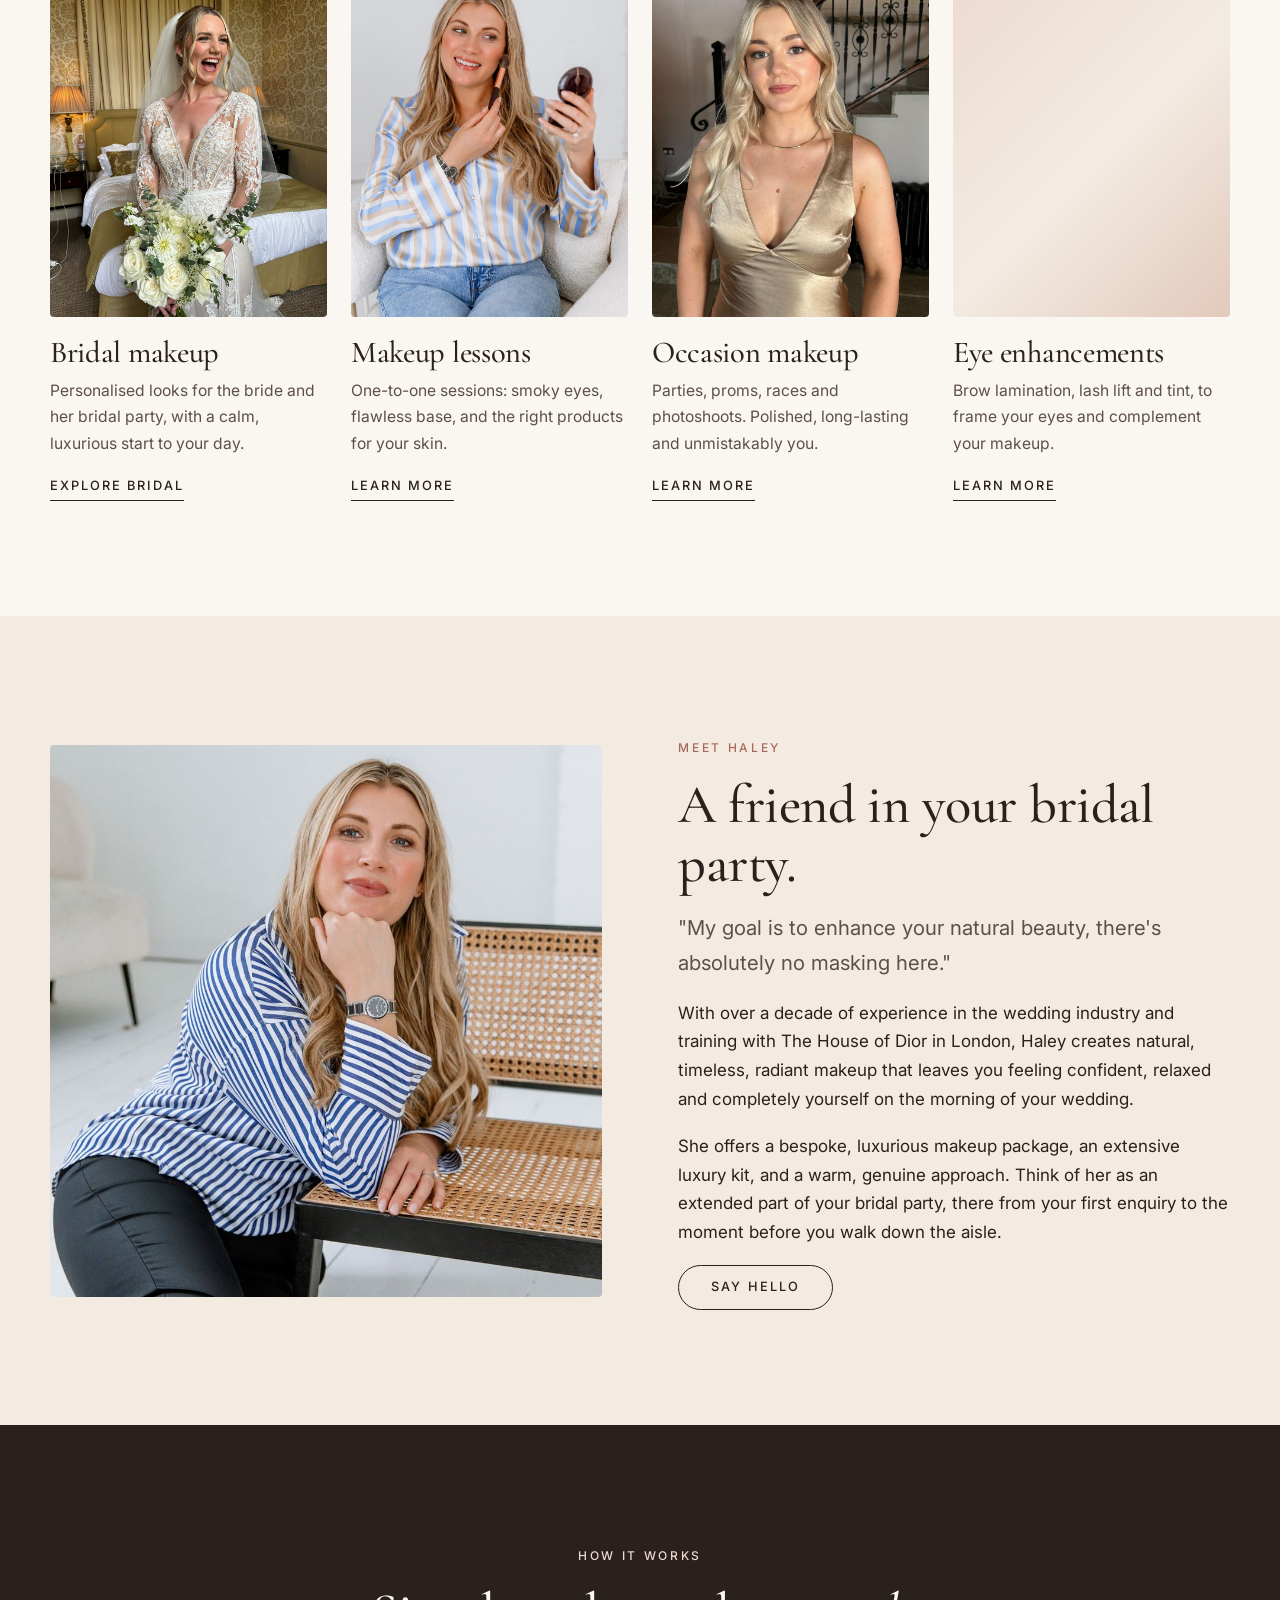
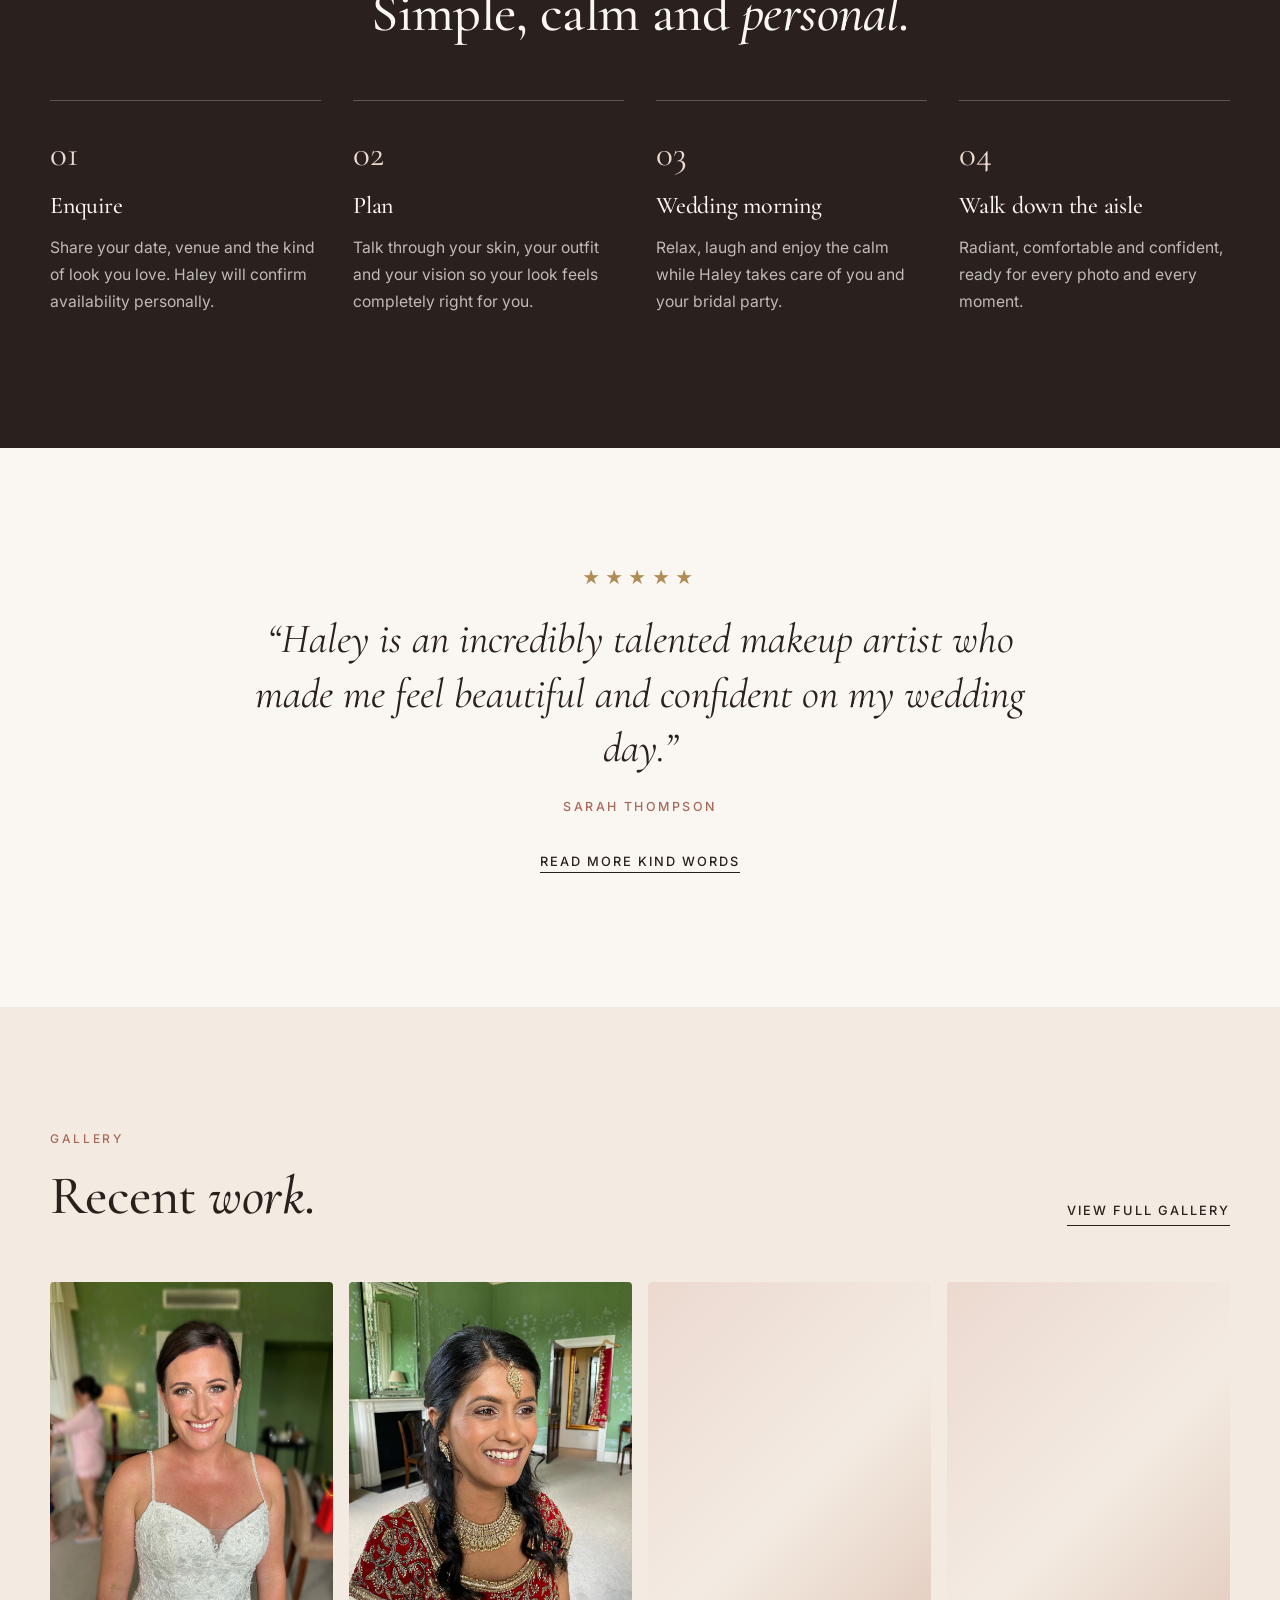
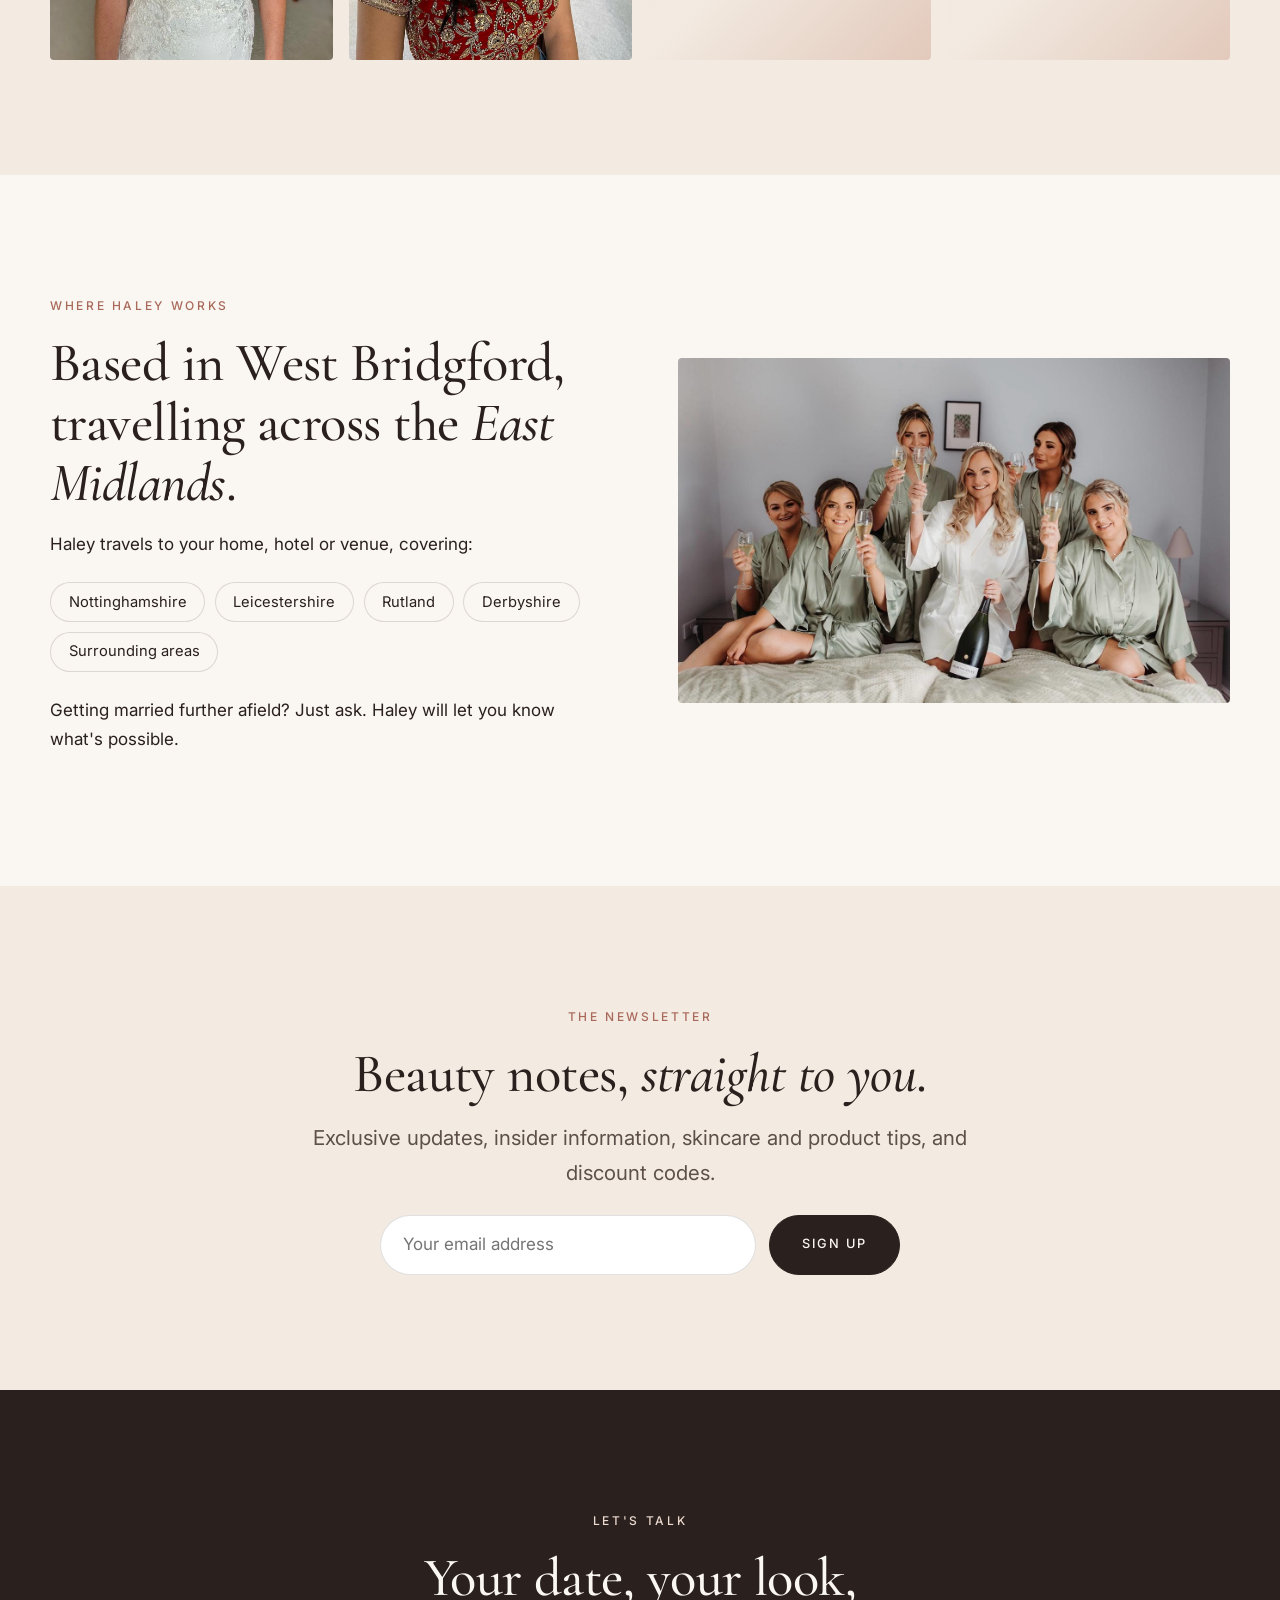
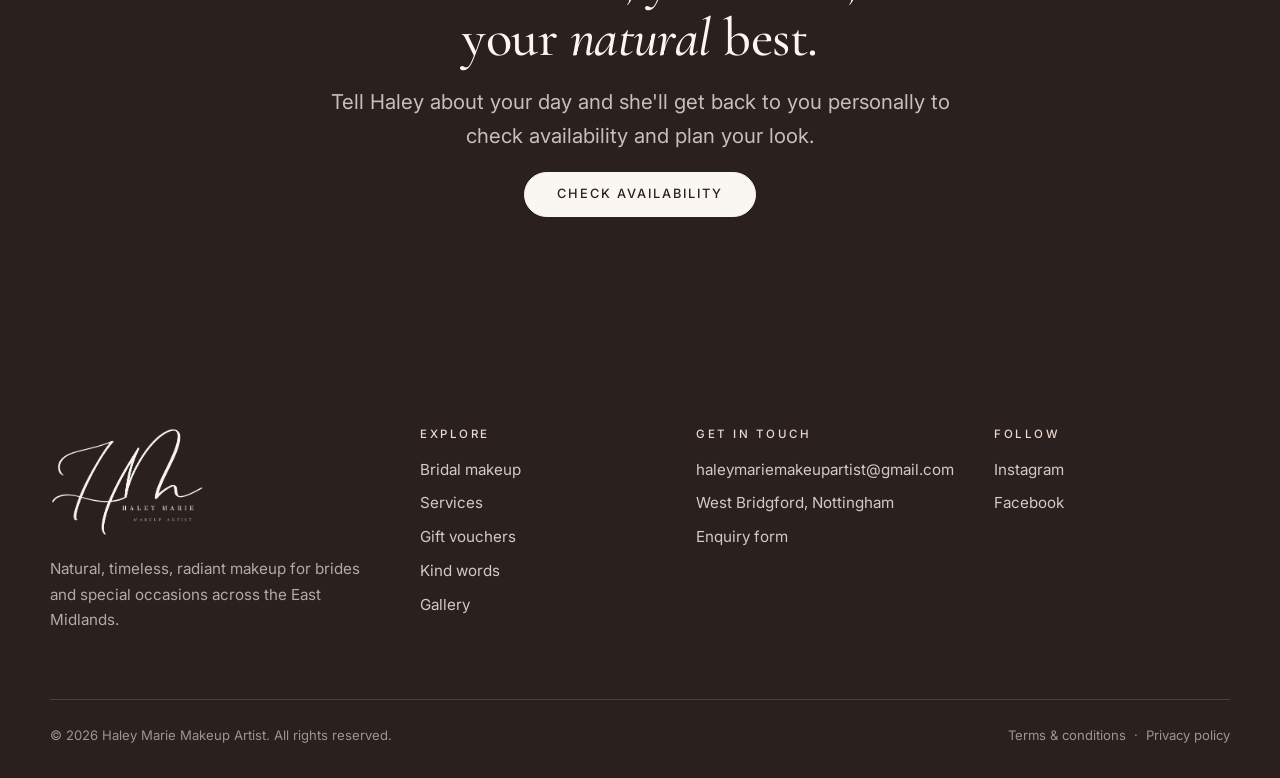
==== commit e07f7437: "Link the press badges to each publication Matches the old site: each 'As featured in' badge opens th" ====
--- a/index.html
+++ b/index.html
@@ -66,15 +66,15 @@
   <div class="container">
     <p class="press__label">As featured in</p>
     <ul class="press__list">
-      <li><img src="images/press-loverly.webp" alt="Featured in Loverly" width="240" height="240" loading="lazy"></li>
-      <li><img src="images/press-unconventional-wedding.webp" alt="Featured in Unconventional Wedding" width="240" height="240" loading="lazy"></li>
-      <li><img src="images/press-save-the-date.webp" alt="Featured in Save the Date Magazine" width="240" height="240" loading="lazy"></li>
-      <li><img src="images/press-bouquet-and-bells.webp" alt="Featured in Bouquet & Bells" width="240" height="240" loading="lazy"></li>
-      <li><img src="images/press-coco-wedding-venues.webp" alt="Featured in Coco Wedding Venues" width="240" height="240" loading="lazy"></li>
-      <li><img src="images/press-belle-bridal.webp" alt="Featured in Belle Bridal Magazine" width="240" height="240" loading="lazy"></li>
-      <li><img src="images/press-love-my-dress.webp" alt="Featured in Love My Dress" width="240" height="240" loading="lazy"></li>
-      <li><img src="images/press-your-north-west-wedding.webp" alt="Featured in Your North West Wedding" width="240" height="240" loading="lazy"></li>
-      <li><img src="images/press-make-me-bridal.webp" alt="Featured in Make Me Bridal Pro Artist" width="240" height="240" loading="lazy"></li>
+      <li><a href="https://loverly.com/" target="_blank" rel="noopener" aria-label="Loverly (opens in a new tab)"><img src="images/press-loverly.webp" alt="Featured in Loverly" width="240" height="240" loading="lazy"></a></li>
+      <li><a href="https://unconventionalwedding.co.uk/" target="_blank" rel="noopener" aria-label="Unconventional Wedding (opens in a new tab)"><img src="images/press-unconventional-wedding.webp" alt="Featured in Unconventional Wedding" width="240" height="240" loading="lazy"></a></li>
+      <li><a href="https://www.savethedatemagazine.co.uk/" target="_blank" rel="noopener" aria-label="Save the Date Magazine (opens in a new tab)"><img src="images/press-save-the-date.webp" alt="Featured in Save the Date Magazine" width="240" height="240" loading="lazy"></a></li>
+      <li><a href="https://bouquetandbells.com/magazine/" target="_blank" rel="noopener" aria-label="Bouquet & Bells (opens in a new tab)"><img src="images/press-bouquet-and-bells.webp" alt="Featured in Bouquet & Bells" width="240" height="240" loading="lazy"></a></li>
+      <li><a href="https://cocoweddingvenues.co.uk/" target="_blank" rel="noopener" aria-label="Coco Wedding Venues (opens in a new tab)"><img src="images/press-coco-wedding-venues.webp" alt="Featured in Coco Wedding Venues" width="240" height="240" loading="lazy"></a></li>
+      <li><a href="https://www.bellebridalmagazine.com/" target="_blank" rel="noopener" aria-label="Belle Bridal Magazine (opens in a new tab)"><img src="images/press-belle-bridal.webp" alt="Featured in Belle Bridal Magazine" width="240" height="240" loading="lazy"></a></li>
+      <li><a href="https://www.lovemydress.net/" target="_blank" rel="noopener" aria-label="Love My Dress (opens in a new tab)"><img src="images/press-love-my-dress.webp" alt="Featured in Love My Dress" width="240" height="240" loading="lazy"></a></li>
+      <li><a href="https://www.yournorthwest.wedding/" target="_blank" rel="noopener" aria-label="Your North West Wedding (opens in a new tab)"><img src="images/press-your-north-west-wedding.webp" alt="Featured in Your North West Wedding" width="240" height="240" loading="lazy"></a></li>
+      <li><a href="https://makemebridal.co.uk/" target="_blank" rel="noopener" aria-label="Make Me Bridal Pro Artist (opens in a new tab)"><img src="images/press-make-me-bridal.webp" alt="Featured in Make Me Bridal Pro Artist" width="240" height="240" loading="lazy"></a></li>
     </ul>
   </div>
 </section>
--- a/css/styles.css
+++ b/css/styles.css
@@ -176,7 +176,9 @@
 .press { border-block: 1px solid var(--line); padding-block: clamp(2rem, 4vw, 3rem); background: var(--cream); }
 .press__label { text-align: center; font-size: .72rem; letter-spacing: .24em; text-transform: uppercase; color: var(--ink-soft); margin-bottom: 1.6rem; }
 .press__list { list-style: none; margin: 0 auto; padding: 0; display: grid; grid-template-columns: repeat(3, 1fr); gap: 1.25rem; max-width: 360px; justify-items: center; }
-.press__list img { width: 100%; max-width: 100px; height: auto; border-radius: 50%; }
+.press__list a { display: block; border-radius: 50%; transition: transform .25s, box-shadow .25s; }
+.press__list a:hover { transform: translateY(-3px); box-shadow: 0 14px 24px -14px rgba(42, 32, 29, .55); }
+.press__list img { display: block; width: 100%; max-width: 100px; height: auto; border-radius: 50%; }
 @media (min-width: 760px) {
   .press__list { grid-template-columns: repeat(9, 1fr); gap: clamp(.75rem, 2vw, 1.5rem); max-width: 1100px; }
 }
